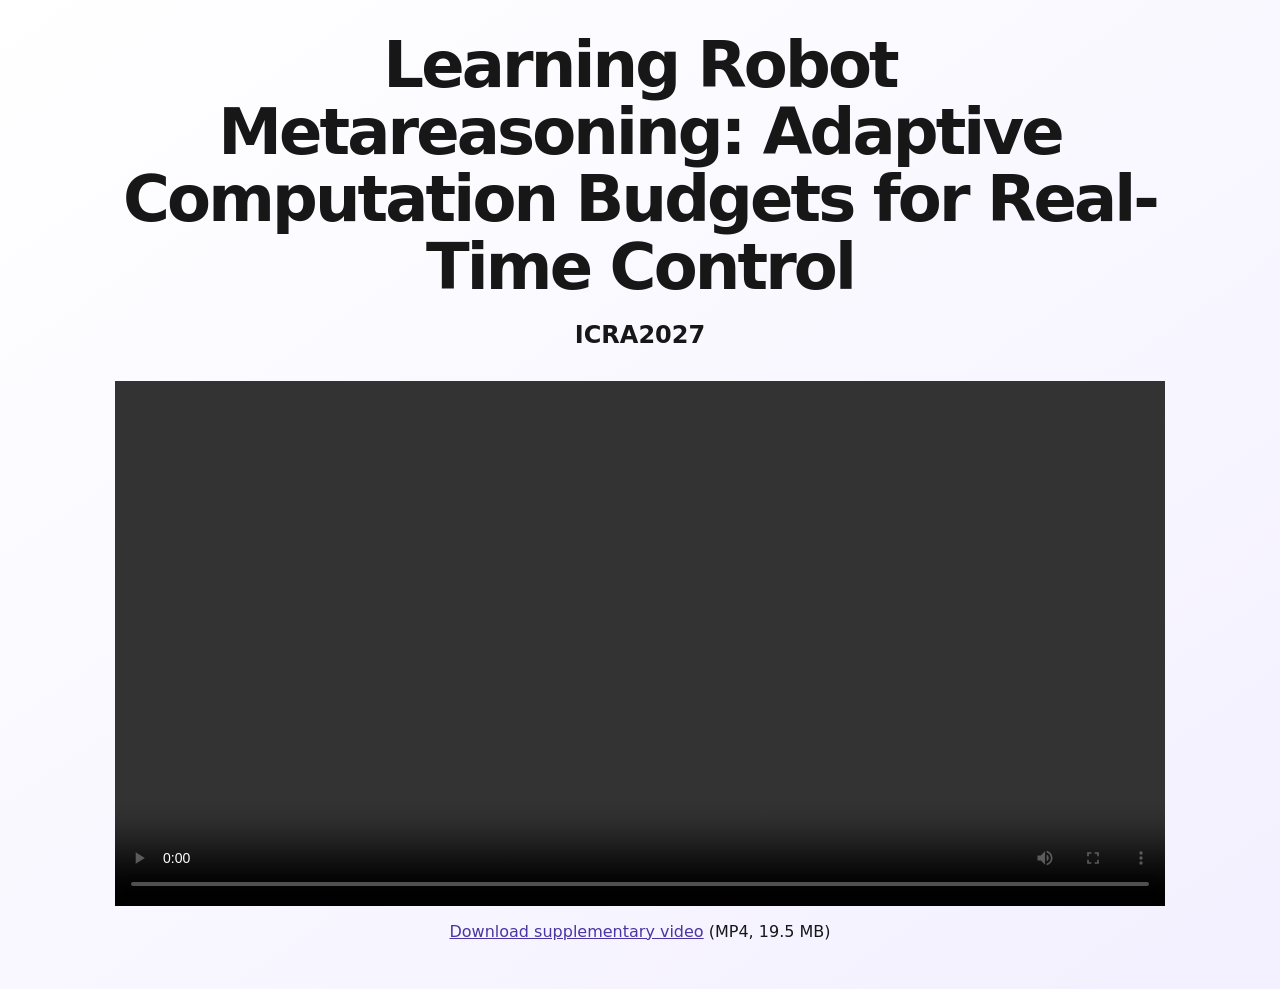
==== index.html @ e5455eb3 "Serve video through anonymous media endpoint" ====
<!doctype html>
<html lang="en">
<head>
  <meta charset="utf-8">
  <meta name="viewport" content="width=device-width, initial-scale=1">
  <title>Learning Robot Metareasoning</title>
  <style>
    * { box-sizing: border-box; }
    body {
      margin: 0;
      min-height: 100vh;
      display: grid;
      place-items: center;
      padding: 2rem;
      color: #171717;
      background: linear-gradient(145deg, #ffffff 0%, #f3f0ff 100%);
      font-family: Inter, ui-sans-serif, system-ui, -apple-system, BlinkMacSystemFont, "Segoe UI", sans-serif;
    }
    main { width: min(100%, 1050px); text-align: center; }
    video { display: block; width: 100%; margin: 2rem auto 1rem; background: #000; }
    a { color: #4935a3; }
    h1 {
      max-width: 1050px;
      margin: 0;
      font-size: clamp(2rem, 5vw, 4rem);
      line-height: 1.05;
      letter-spacing: -0.045em;
      text-align: center;
    }
  </style>
</head>
<body>
  <main>
  <h1>Learning Robot Metareasoning: Adaptive Computation Budgets for Real-Time Control</h1>
   <h2>ICRA2027</h2>
  <video controls playsinline preload="metadata" aria-label="Supplementary video">
    <source src="https://anonymous.4open.science/api/repo/learning-robot-metareasoning-review-68DC/file/icra_submission_supp_20MB.mp4" type="video/mp4">
    Your browser does not support embedded video. Use the download link below.
  </video>
  <p><a href="https://anonymous.4open.science/api/repo/learning-robot-metareasoning-review-68DC/file/icra_submission_supp_20MB.mp4?download=true" download>Download supplementary video</a> (MP4, 19.5 MB)</p>
  </main>
</body>
</html>
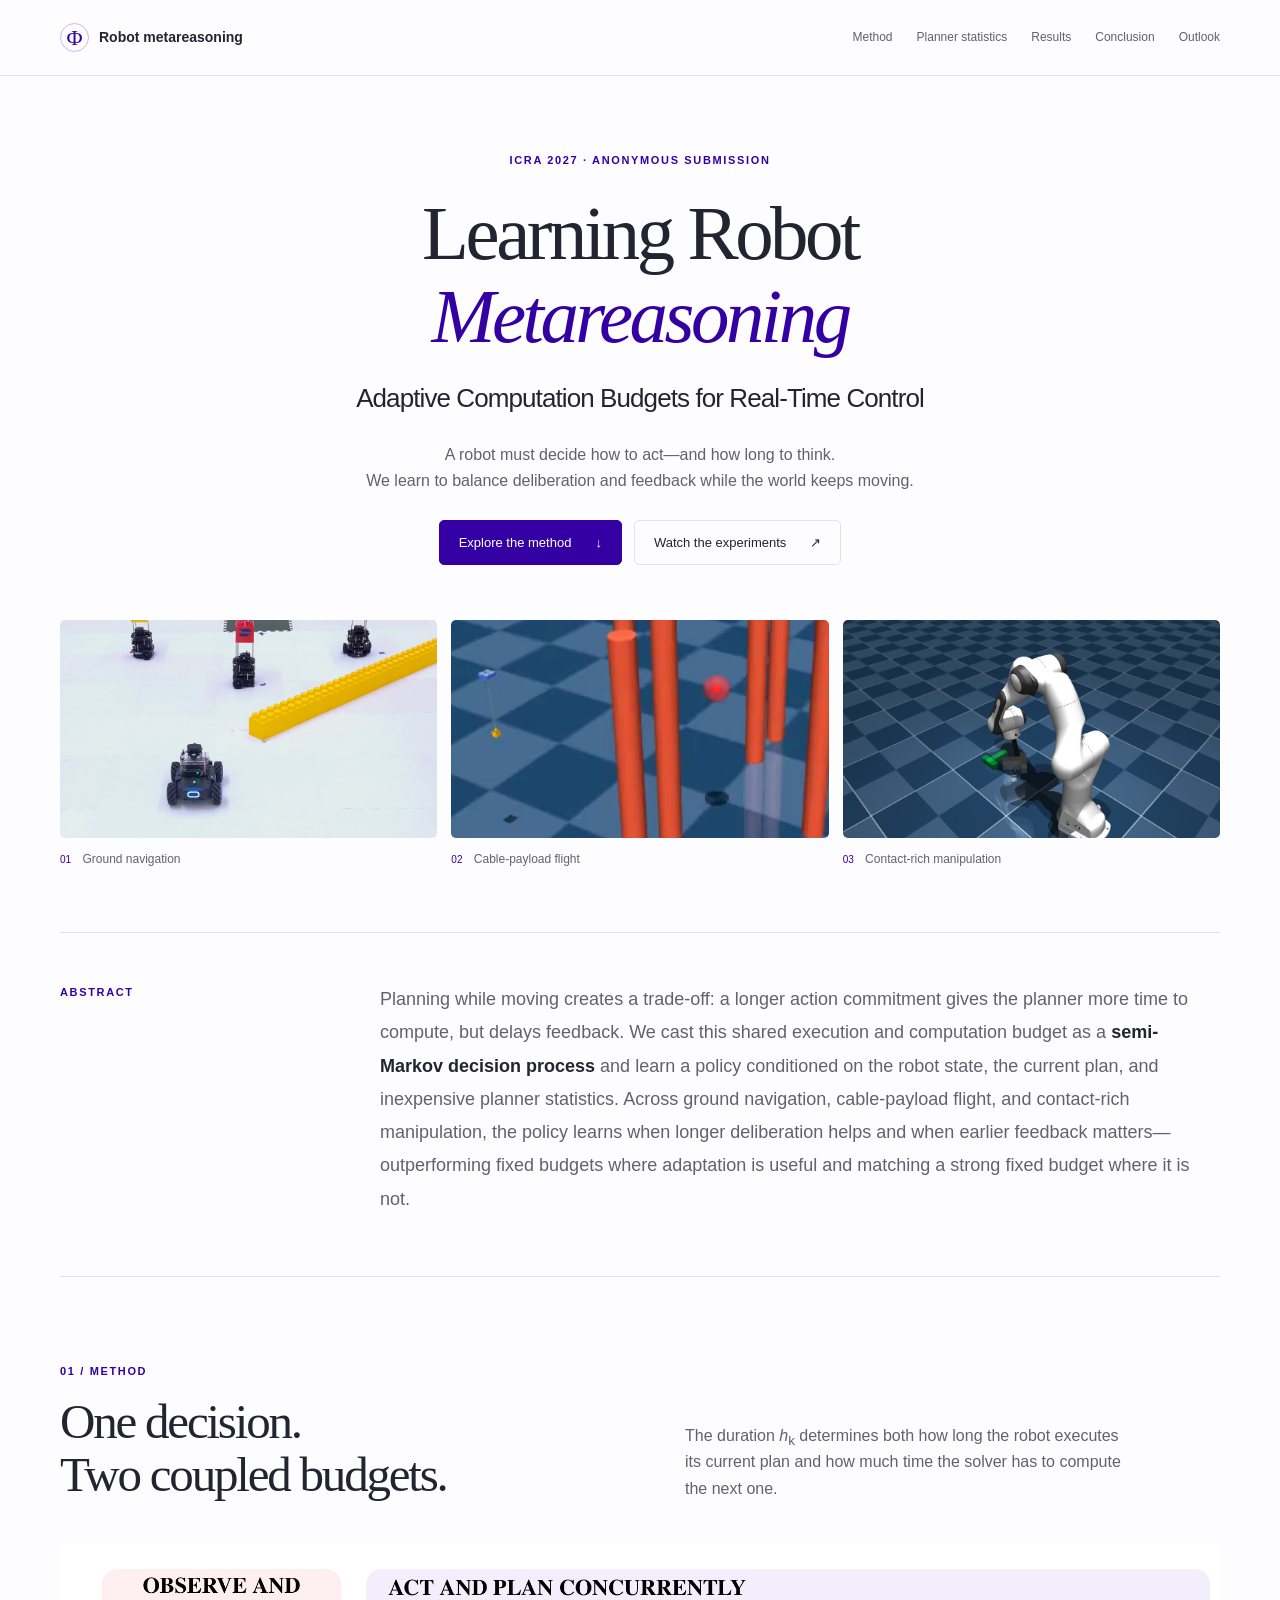
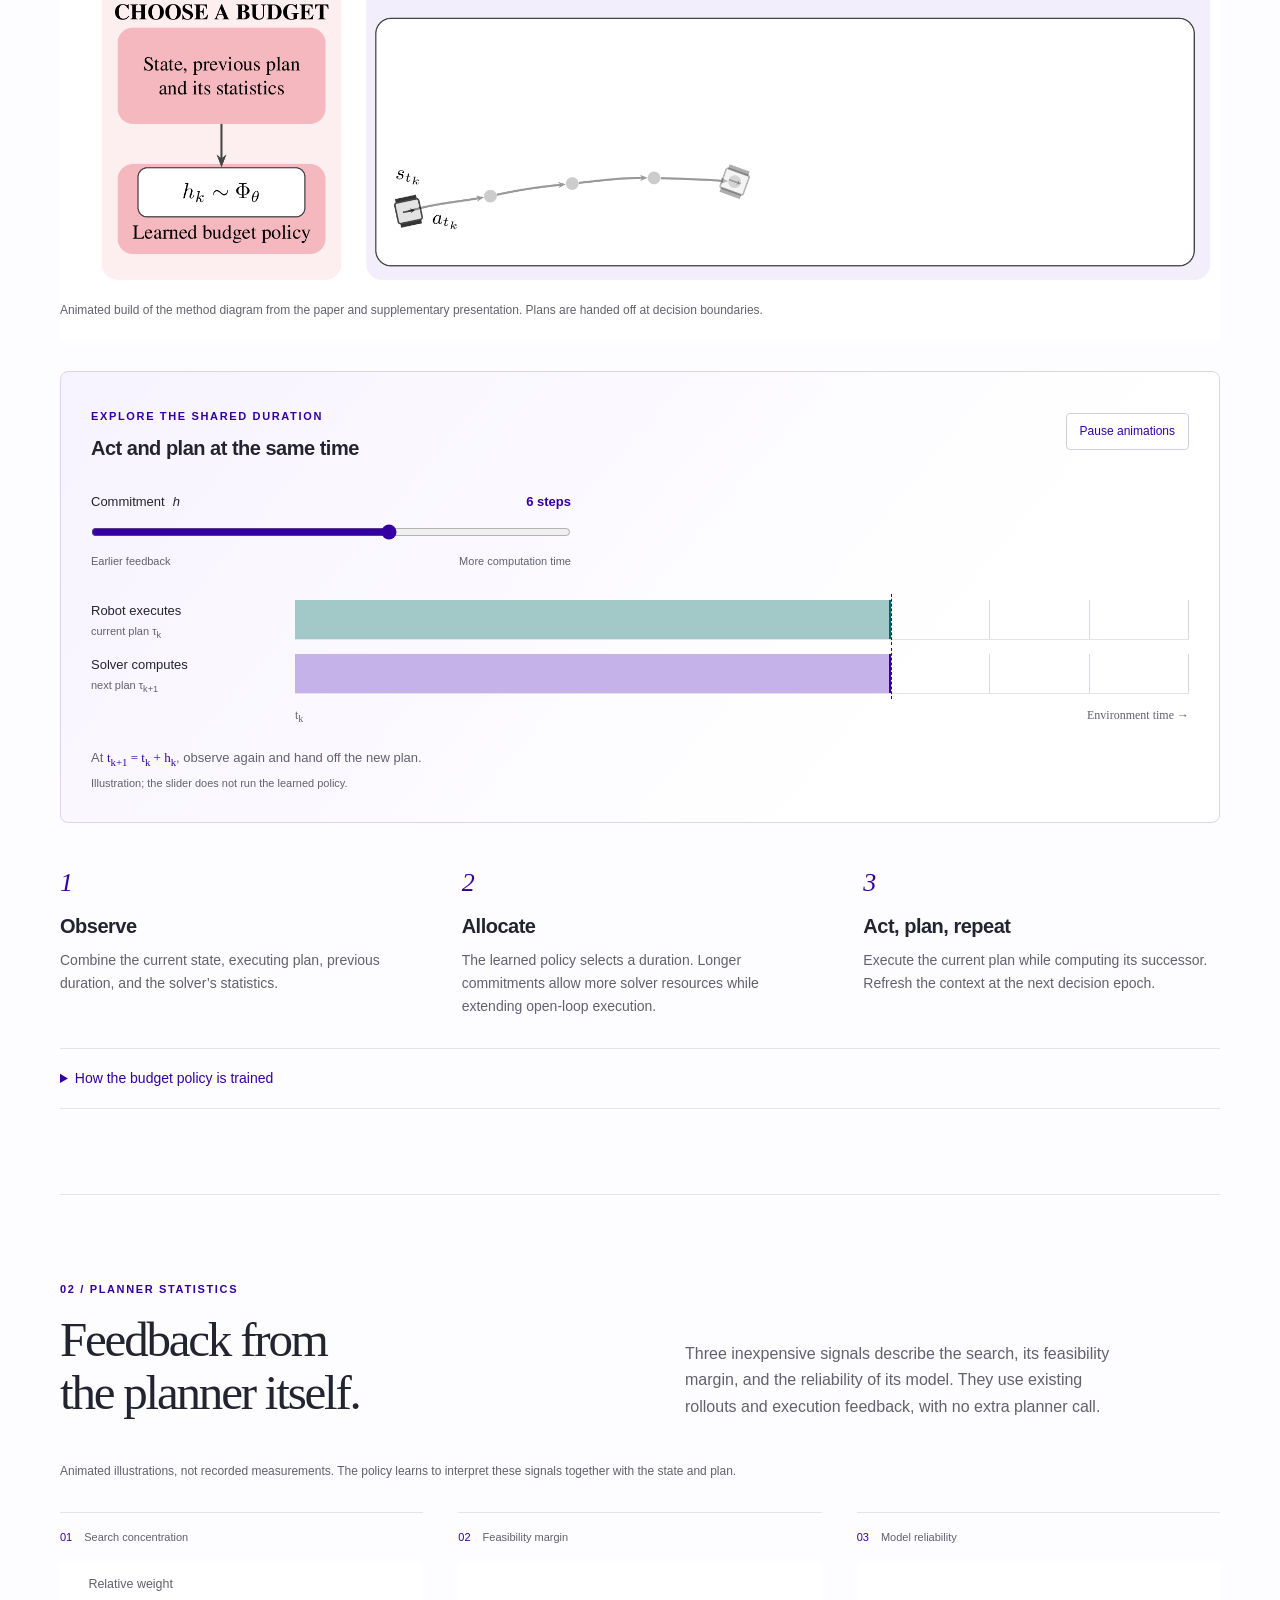
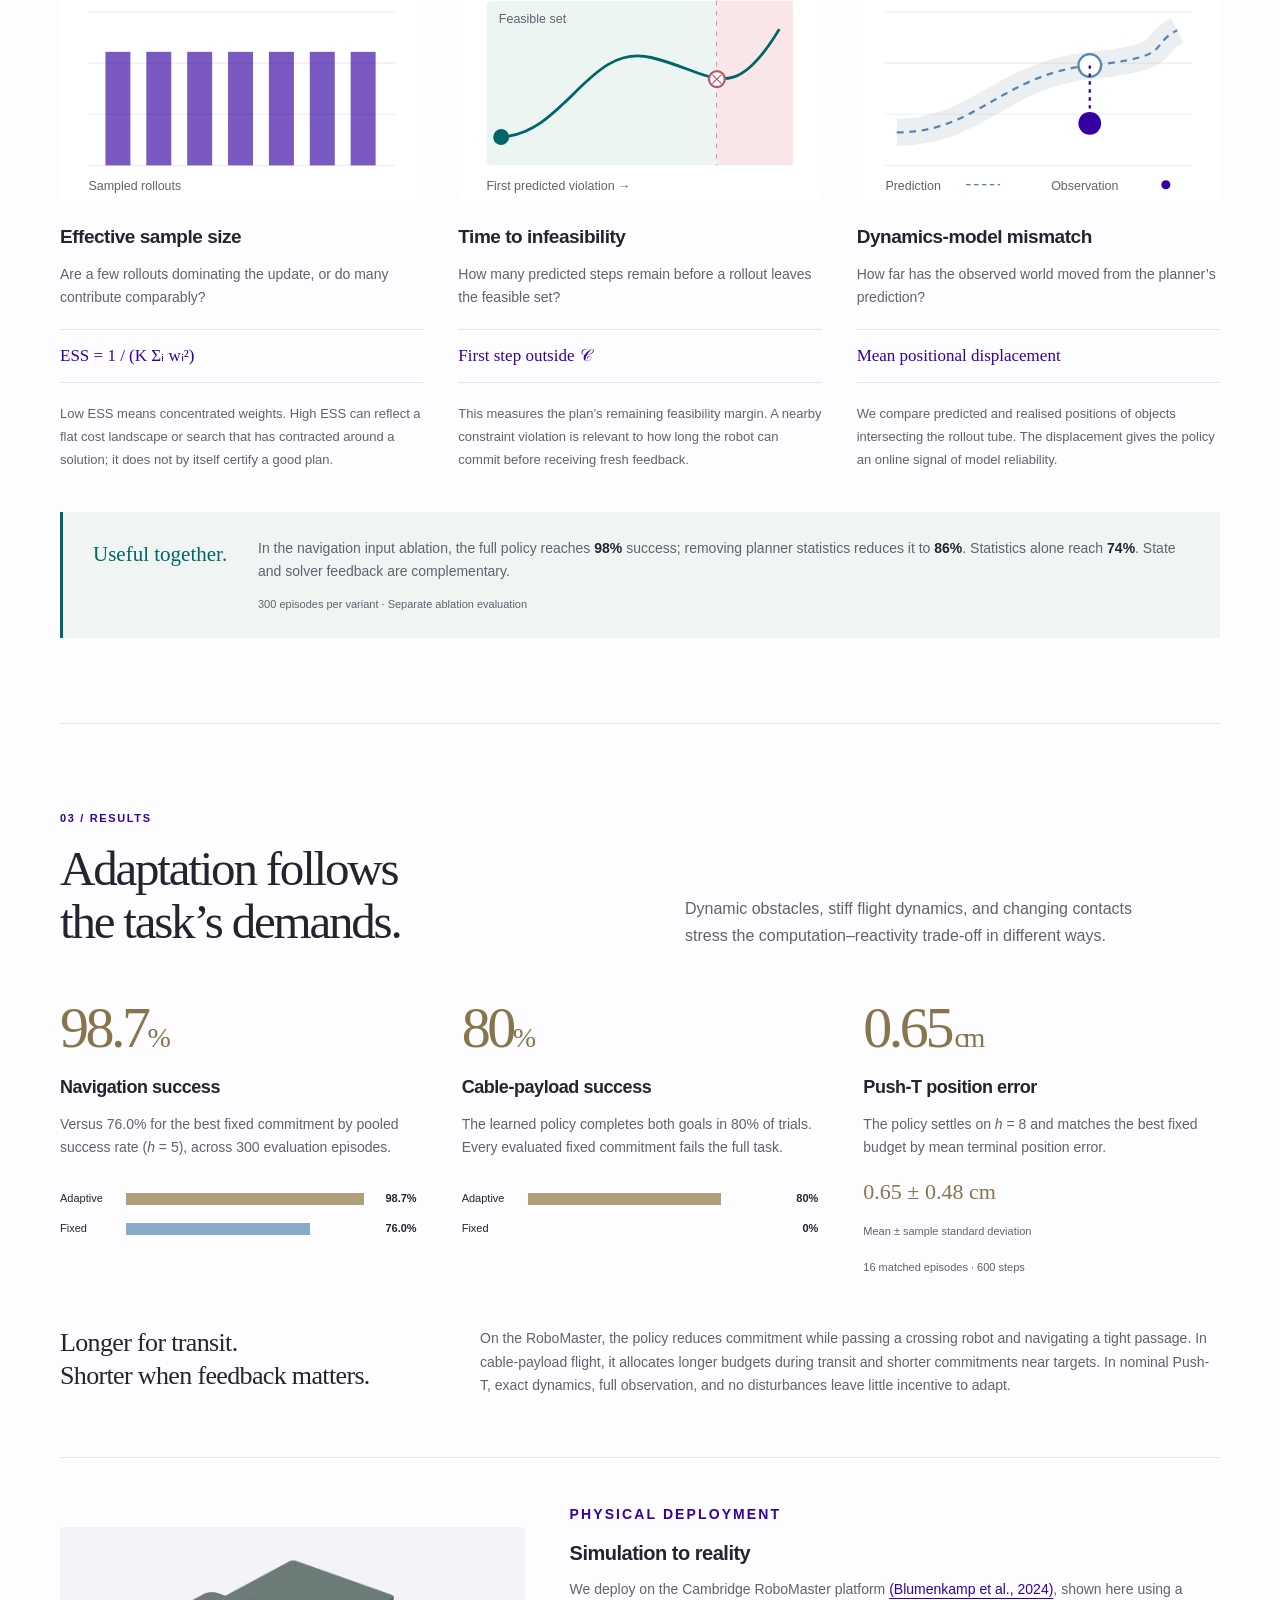
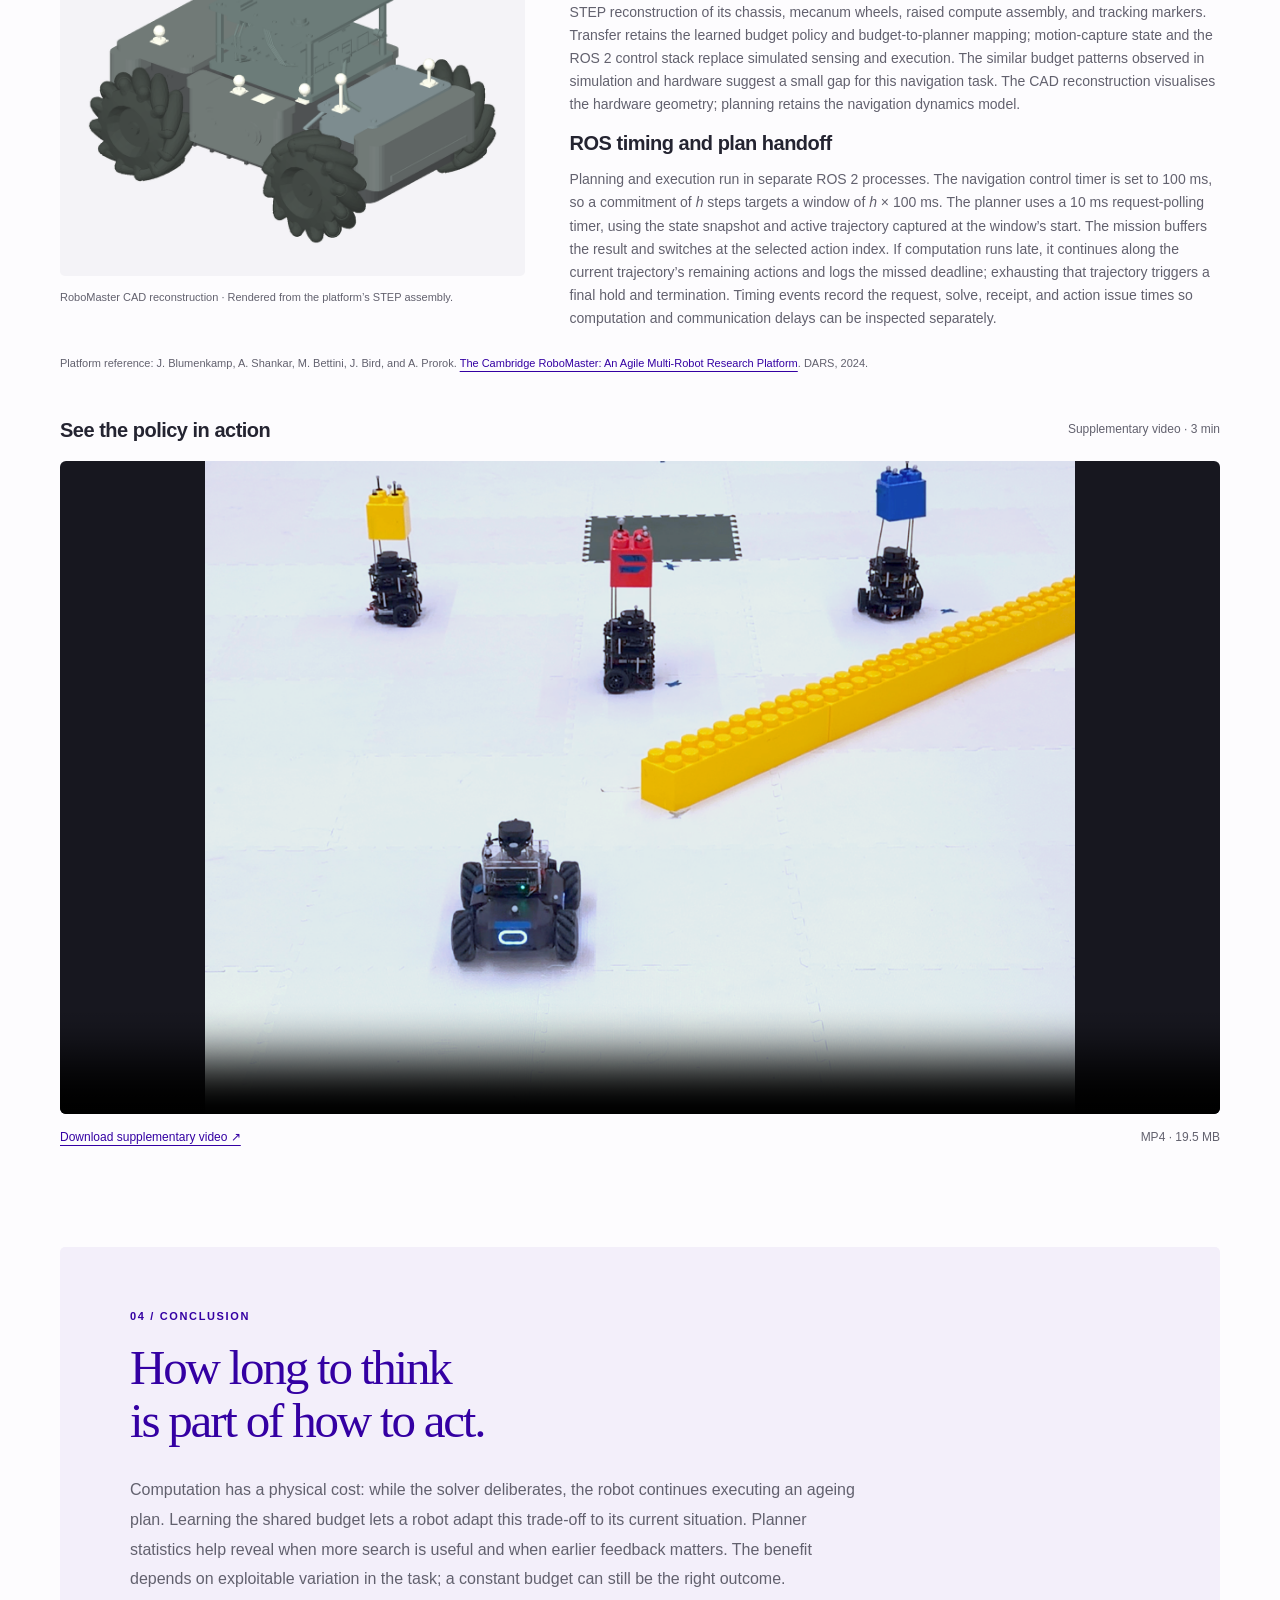
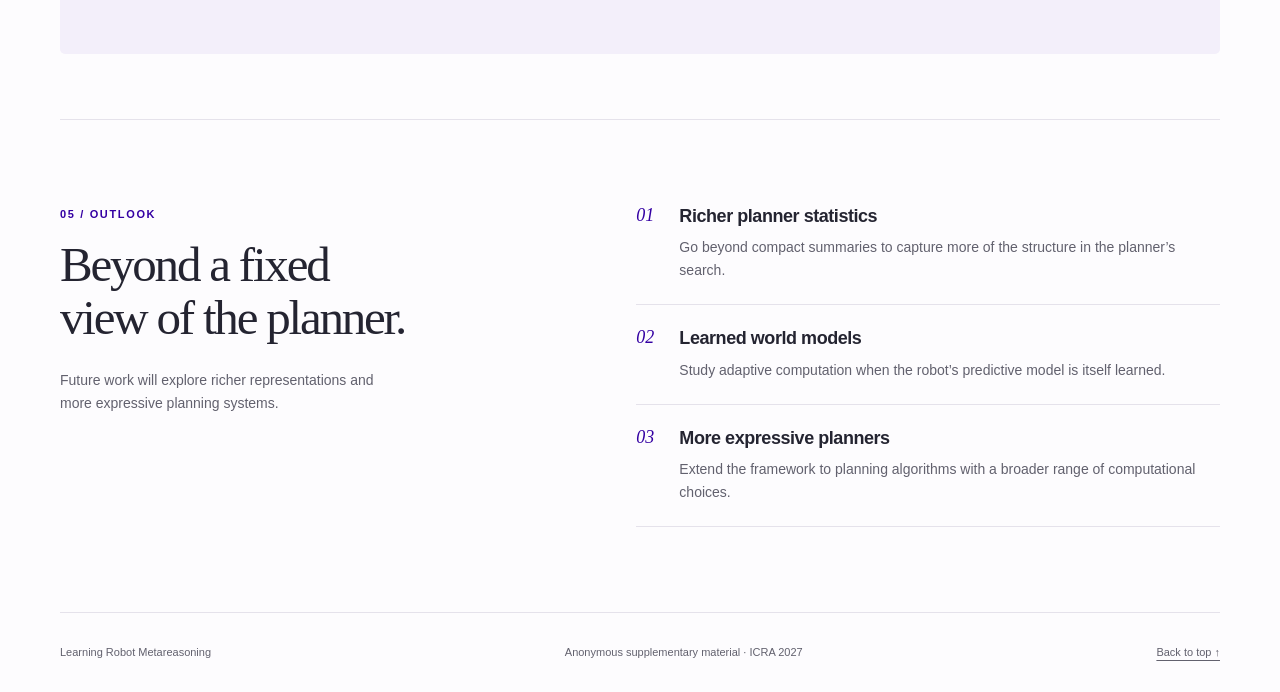
==== commit 3d35cd2f: "Expand anonymous website with animated method, results and deployment details" ====
--- a/index.html
+++ b/index.html
@@ -3,41 +3,84 @@
 <head>
   <meta charset="utf-8">
   <meta name="viewport" content="width=device-width, initial-scale=1">
+  <meta name="description" content="Learning adaptive computation budgets for real-time robot control. Anonymous supplementary material for ICRA 2027.">
   <title>Learning Robot Metareasoning</title>
-  <style>
-    * { box-sizing: border-box; }
-    body {
-      margin: 0;
-      min-height: 100vh;
-      display: grid;
-      place-items: center;
-      padding: 2rem;
-      color: #171717;
-      background: linear-gradient(145deg, #ffffff 0%, #f3f0ff 100%);
-      font-family: Inter, ui-sans-serif, system-ui, -apple-system, BlinkMacSystemFont, "Segoe UI", sans-serif;
-    }
-    main { width: min(100%, 1050px); text-align: center; }
-    video { display: block; width: 100%; margin: 2rem auto 1rem; background: #000; }
-    a { color: #4935a3; }
-    h1 {
-      max-width: 1050px;
-      margin: 0;
-      font-size: clamp(2rem, 5vw, 4rem);
-      line-height: 1.05;
-      letter-spacing: -0.045em;
-      text-align: center;
-    }
-  </style>
+  <link rel="stylesheet" href="style.css">
+  <script src="script.js" defer></script>
 </head>
 <body>
-  <main>
-  <h1>Learning Robot Metareasoning: Adaptive Computation Budgets for Real-Time Control</h1>
-   <h2>ICRA2027</h2>
-  <video controls playsinline preload="metadata" aria-label="Supplementary video">
-    <source src="https://anonymous.4open.science/api/repo/learning-robot-metareasoning-review-68DC/file/icra_submission_supp_20MB.mp4" type="video/mp4">
-    Your browser does not support embedded video. Use the download link below.
-  </video>
-  <p><a href="https://anonymous.4open.science/api/repo/learning-robot-metareasoning-review-68DC/file/icra_submission_supp_20MB.mp4?download=true" download>Download supplementary video</a> (MP4, 19.5 MB)</p>
-  </main>
+<a class="skip" href="#abstract">Skip to content</a>
+<header class="site-header">
+  <a class="wordmark" href="#top"><span class="mark" aria-hidden="true">Φ</span> Robot metareasoning</a>
+  <nav aria-label="Sections"><a href="#method">Method</a><a href="#statistics">Planner statistics</a><a href="#results">Results</a><a href="#conclusion">Conclusion</a><a href="#outlook">Outlook</a></nav>
+</header>
+<main id="top">
+  <section class="hero" aria-labelledby="title">
+    <p class="eyebrow">ICRA 2027 · Anonymous submission</p>
+    <h1 id="title">Learning Robot<br><em>Metareasoning</em></h1>
+    <p class="subtitle">Adaptive Computation Budgets for Real-Time Control</p>
+    <p class="hero-summary">A robot must decide how to act—and how long to think.<br>We learn to balance deliberation and feedback while the world keeps moving.</p>
+    <div class="hero-links"><a class="button primary" href="#method">Explore the method <span aria-hidden="true">↓</span></a><a class="button" href="#video">Watch the experiments <span aria-hidden="true">↗</span></a></div>
+    <div class="triptych">
+      <figure><img src="assets/navigation.png" width="1000" height="750" alt="RoboMaster robots navigating around a barrier and moving obstacles"><figcaption><span>01</span> Ground navigation</figcaption></figure>
+      <figure><img src="assets/flight.png" alt="Simulated quadrotor carrying a suspended cable payload"><figcaption><span>02</span> Cable-payload flight</figcaption></figure>
+      <figure><img src="assets/manipulation.png" alt="Robot arm pushing a T-shaped object toward its target"><figcaption><span>03</span> Contact-rich manipulation</figcaption></figure>
+    </div>
+  </section>
+  <section id="abstract" class="abstract section">
+    <p class="eyebrow">Abstract</p>
+    <p>Planning while moving creates a trade-off: a longer action commitment gives the planner more time to compute, but delays feedback. We cast this shared execution and computation budget as a <strong>semi-Markov decision process</strong> and learn a policy conditioned on the robot state, the current plan, and inexpensive planner statistics. Across ground navigation, cable-payload flight, and contact-rich manipulation, the policy learns when longer deliberation helps and when earlier feedback matters—outperforming fixed budgets where adaptation is useful and matching a strong fixed budget where it is not.</p>
+  </section>
+  <section id="method" class="section">
+    <div class="section-heading"><div><p class="eyebrow">01 / Method</p><h2>One decision.<br>Two coupled budgets.</h2></div><p>The duration <i>h</i><sub>k</sub> determines both how long the robot executes its current plan and how much time the solver has to compute the next one.</p></div>
+    <figure class="method-figure"><div class="method-animation"><img src="assets/method.png" alt="Paper method diagram: a learned policy chooses a budget from the state, plan and planner statistics. Long deliberation and shorter reactive intervals couple concurrent planning and execution."><img class="method-stage stage-plan" src="assets/method-plan.png" alt="" aria-hidden="true"><img class="method-stage stage-observe" src="assets/method-observe.png" alt="" aria-hidden="true"></div><figcaption>Animated build of the method diagram from the paper and supplementary presentation. Plans are handed off at decision boundaries.</figcaption></figure>
+    <div class="budget-demo" aria-label="Interactive illustration of concurrent execution and planning">
+      <div class="demo-top"><div><span class="eyebrow">Explore the shared duration</span><h3>Act and plan at the same time</h3></div><button id="motion" type="button" aria-pressed="false">Pause animations</button></div>
+      <div class="budget-controls"><label for="budget">Commitment <i>h</i> <output id="budget-value" for="budget">6 steps</output></label><input id="budget" type="range" min="1" max="9" value="6"><div class="range-labels"><span>Earlier feedback</span><span>More computation time</span></div></div>
+      <div class="time-lanes"><div class="lane-label">Robot executes <span>current plan τ<sub>k</sub></span></div><div class="track execution"><div class="window"><span class="sweep"></span></div><span class="boundary"></span></div><div class="lane-label">Solver computes <span>next plan τ<sub>k+1</sub></span></div><div class="track planning"><div class="window"><span class="sweep"></span></div><span class="boundary"></span></div><span></span><div class="time-axis"><span>t<sub>k</sub></span><span>Environment time →</span></div></div>
+      <p class="demo-note">At <span class="math">t<sub>k+1</sub> = t<sub>k</sub> + h<sub>k</sub></span>, observe again and hand off the new plan. <span>Illustration; the slider does not run the learned policy.</span></p>
+    </div>
+    <div class="method-steps"><article><span class="step-number">1</span><h3>Observe</h3><p>Combine the current state, executing plan, previous duration, and the solver’s statistics.</p></article><article><span class="step-number">2</span><h3>Allocate</h3><p>The learned policy selects a duration. Longer commitments allow more solver resources while extending open-loop execution.</p></article><article><span class="step-number">3</span><h3>Act, plan, repeat</h3><p>Execute the current plan while computing its successor. Refresh the context at the next decision epoch.</p></article></div>
+    <details><summary>How the budget policy is trained</summary><p>We train the budget policy with PPO over decision epochs, keeping the low-level solver fixed. Rewards accumulate over each action chunk, and bootstrapping uses the duration-aware discount γ<sup>h</sup>. This preserves the underlying control objective while allowing the interval between decisions to change. Our experiments use sampling-based MPPI or CEM planners.</p></details>
+  </section>
+  <section id="statistics" class="section">
+    <div class="section-heading"><div><p class="eyebrow">02 / Planner statistics</p><h2>Feedback from<br>the planner itself.</h2></div><p>Three inexpensive signals describe the search, its feasibility margin, and the reliability of its model. They use existing rollouts and execution feedback, with no extra planner call.</p></div>
+    <p class="small-note">Animated illustrations, not recorded measurements. The policy learns to interpret these signals together with the state and plan.</p>
+    <div class="statistics-grid">
+      <article class="stat"><div class="stat-label"><span>01</span><span>Search concentration</span></div>
+        <svg viewBox="0 0 320 210" role="img" aria-labelledby="ess-title"><title id="ess-title">Rollout weights alternate between a concentrated and a diffuse distribution</title><path class="grid" d="M25 45H295 M25 90H295 M25 135H295 M25 180H295"/><g class="weight-bars" fill="var(--purple)"><rect x="40" y="80" width="22" height="100" style="--a:.15;--b:.65"/><rect x="76" y="80" width="22" height="100" style="--a:.24;--b:.72"/><rect x="112" y="80" width="22" height="100" style="--a:.48;--b:.66"/><rect x="148" y="80" width="22" height="100" style="--a:1.4;--b:.75"/><rect x="184" y="80" width="22" height="100" style="--a:.35;--b:.68"/><rect x="220" y="80" width="22" height="100" style="--a:.18;--b:.72"/><rect x="256" y="80" width="22" height="100" style="--a:.12;--b:.64"/></g><text x="25" y="202">Sampled rollouts</text><text x="25" y="24">Relative weight</text></svg>
+        <h3>Effective sample size</h3><p>Are a few rollouts dominating the update, or do many contribute comparably?</p><p class="formula">ESS = 1 / (K Σᵢ wᵢ²)</p><p class="detail">Low ESS means concentrated weights. High ESS can reflect a flat cost landscape or search that has contracted around a solution; it does not by itself certify a good plan.</p>
+      </article>
+      <article class="stat"><div class="stat-label"><span>02</span><span>Feasibility margin</span></div>
+        <svg viewBox="0 0 320 210" role="img" aria-labelledby="feas-title"><title id="feas-title">A rollout approaches its first predicted constraint violation</title><rect x="25" y="35" width="270" height="145" rx="5" fill="#edf5f3"/><path d="M228 35V180" stroke="#b55a6a" stroke-dasharray="4 5"/><path d="M228 35H295V180H228Z" fill="#f8e6e8"/><path d="M38 155C95 152 115 72 170 85S241 130 283 60" fill="none" stroke="var(--teal)" stroke-width="2.5"/><circle class="feas-dot" cx="38" cy="155" r="7" fill="var(--teal)"/><circle cx="228" cy="104" r="7" fill="white" stroke="#b55a6a" stroke-width="2"/><path d="M224 100L232 108M232 100L224 108" stroke="#b55a6a"/><text x="36" y="55">Feasible set</text><text x="25" y="202">First predicted violation →</text></svg>
+        <h3>Time to infeasibility</h3><p>How many predicted steps remain before a rollout leaves the feasible set?</p><p class="formula">First step outside 𝒞</p><p class="detail">This measures the plan’s remaining feasibility margin. A nearby constraint violation is relevant to how long the robot can commit before receiving fresh feedback.</p>
+      </article>
+      <article class="stat"><div class="stat-label"><span>03</span><span>Model reliability</span></div>
+        <svg viewBox="0 0 320 210" role="img" aria-labelledby="mismatch-title"><title id="mismatch-title">Predicted and observed object positions separate, revealing model mismatch</title><path class="grid" d="M25 45H295 M25 90H295 M25 135H295 M25 180H295"/><path d="M35 151C105 151 128 100 205 92S255 75 282 61" fill="none" stroke="#bbc5cc" stroke-width="24" opacity=".28"/><path d="M35 151C105 151 128 100 205 92S255 75 282 61" fill="none" stroke="var(--blue)" stroke-width="2" stroke-dasharray="6 5"/><circle cx="205" cy="92" r="10" fill="white" stroke="var(--blue)" stroke-width="2"/><path class="error-line" d="M205 92V143" stroke="var(--purple)" stroke-width="2" stroke-dasharray="3 4"/><circle class="observed" cx="205" cy="143" r="10" fill="var(--purple)"/><text x="25" y="202">Prediction</text><path d="M96 197h30" stroke="var(--blue)" stroke-dasharray="4 3"/><text x="171" y="202">Observation</text><circle cx="272" cy="197" r="4" fill="var(--purple)"/></svg>
+        <h3>Dynamics-model mismatch</h3><p>How far has the observed world moved from the planner’s prediction?</p><p class="formula">Mean positional displacement</p><p class="detail">We compare predicted and realised positions of objects intersecting the rollout tube. The displacement gives the policy an online signal of model reliability.</p>
+      </article>
+    </div>
+    <aside class="ablation"><strong>Useful together.</strong><p>In the navigation input ablation, the full policy reaches <b>98%</b> success; removing planner statistics reduces it to <b>86%</b>. Statistics alone reach <b>74%</b>. State and solver feedback are complementary.</p><span>300 episodes per variant · Separate ablation evaluation</span></aside>
+  </section>
+  <section id="results" class="section">
+    <div class="section-heading"><div><p class="eyebrow">03 / Results</p><h2>Adaptation follows<br>the task’s demands.</h2></div><p>Dynamic obstacles, stiff flight dynamics, and changing contacts stress the computation–reactivity trade-off in different ways.</p></div>
+    <div class="results-grid">
+      <article><p class="result-number">98.7<span>%</span></p><h3>Navigation success</h3><p>Versus 76.0% for the best fixed commitment by pooled success rate (<i>h</i> = 5), across 300 evaluation episodes.</p><div class="comparison" aria-label="Navigation: adaptive 98.7 percent; best fixed 76 percent"><div><span>Adaptive</span><i style="--value:98.67%;"></i><b>98.7%</b></div><div><span>Fixed</span><i class="fixed" style="--value:76%;"></i><b>76.0%</b></div></div></article>
+      <article><p class="result-number">80<span>%</span></p><h3>Cable-payload success</h3><p>The learned policy completes both goals in 80% of trials. Every evaluated fixed commitment fails the full task.</p><div class="comparison" aria-label="Cable payload: adaptive 80 percent; fixed commitments zero percent"><div><span>Adaptive</span><i style="--value:80%;"></i><b>80%</b></div><div><span>Fixed</span><i class="fixed" style="--value:0%;"></i><b>0%</b></div></div></article>
+      <article><p class="result-number">0.65<span> cm</span></p><h3>Push-T position error</h3><p>The policy settles on <i>h</i> = 8 and matches the best fixed budget by mean terminal position error.</p><p class="result-detail">0.65 ± 0.48 cm<br><span>Mean ± sample standard deviation<br>16 matched episodes · 600 steps</span></p></article>
+    </div>
+    <div class="finding"><h3>Longer for transit.<br>Shorter when feedback matters.</h3><p>On the RoboMaster, the policy reduces commitment while passing a crossing robot and navigating a tight passage. In cable-payload flight, it allocates longer budgets during transit and shorter commitments near targets. In nominal Push-T, exact dynamics, full observation, and no disturbances leave little incentive to adapt.</p></div>
+    <div class="deployment" id="sim-to-real">
+      <figure><img src="assets/robomaster-cad.png" width="1000" height="750" loading="lazy" alt="Rendering of the Cambridge RoboMaster STEP reconstruction, showing four mecanum wheels, raised compute assembly and optical tracking markers"><figcaption>RoboMaster CAD reconstruction · Rendered from the platform’s STEP assembly.</figcaption></figure>
+      <div><p class="eyebrow">Physical deployment</p><h3>Simulation to reality</h3><p>We deploy on the Cambridge RoboMaster platform <a href="https://arxiv.org/abs/2405.02198">(Blumenkamp et al., 2024)</a>, shown here using a STEP reconstruction of its chassis, mecanum wheels, raised compute assembly, and tracking markers. Transfer retains the learned budget policy and budget-to-planner mapping; motion-capture state and the ROS 2 control stack replace simulated sensing and execution. The similar budget patterns observed in simulation and hardware suggest a small gap for this navigation task. The CAD reconstruction visualises the hardware geometry; planning retains the navigation dynamics model.</p>
+      <h3>ROS timing and plan handoff</h3><p>Planning and execution run in separate ROS 2 processes. The navigation control timer is set to 100 ms, so a commitment of <i>h</i> steps targets a window of <i>h</i> × 100 ms. The planner uses a 10 ms request-polling timer, using the state snapshot and active trajectory captured at the window’s start. The mission buffers the result and switches at the selected action index. If computation runs late, it continues along the current trajectory’s remaining actions and logs the missed deadline; exhausting that trajectory triggers a final hold and termination. Timing events record the request, solve, receipt, and action issue times so computation and communication delays can be inspected separately.</p></div>
+    </div>
+    <p class="reference">Platform reference: J. Blumenkamp, A. Shankar, M. Bettini, J. Bird, and A. Prorok. <a href="https://arxiv.org/abs/2405.02198">The Cambridge RoboMaster: An Agile Multi-Robot Research Platform</a>. DARS, 2024.</p>
+    <div id="video"><div class="video-heading"><h3>See the policy in action</h3><span>Supplementary video · 3 min</span></div><video controls playsinline preload="metadata" poster="assets/navigation.png" aria-label="Supplementary video showing the method, simulated cable flight, and real-world navigation"><source src="https://anonymous.4open.science/api/repo/learning-robot-metareasoning-review-68DC/file/icra_submission_supp_20MB.mp4" type="video/mp4">Your browser does not support embedded video. Use the download link below.</video><p class="video-download"><a href="https://anonymous.4open.science/api/repo/learning-robot-metareasoning-review-68DC/file/icra_submission_supp_20MB.mp4?download=true" download>Download supplementary video ↗</a><span>MP4 · 19.5 MB</span></p></div>
+  </section>
+  <section id="conclusion" class="section conclusion"><p class="eyebrow">04 / Conclusion</p><h2>How long to think<br>is part of how to act.</h2><p>Computation has a physical cost: while the solver deliberates, the robot continues executing an ageing plan. Learning the shared budget lets a robot adapt this trade-off to its current situation. Planner statistics help reveal when more search is useful and when earlier feedback matters. The benefit depends on exploitable variation in the task; a constant budget can still be the right outcome.</p></section>
+  <section id="outlook" class="section outlook"><div><p class="eyebrow">05 / Outlook</p><h2>Beyond a fixed<br>view of the planner.</h2><p>Future work will explore richer representations and more expressive planning systems.</p></div><div class="outlook-list"><article><span>01</span><div><h3>Richer planner statistics</h3><p>Go beyond compact summaries to capture more of the structure in the planner’s search.</p></div></article><article><span>02</span><div><h3>Learned world models</h3><p>Study adaptive computation when the robot’s predictive model is itself learned.</p></div></article><article><span>03</span><div><h3>More expressive planners</h3><p>Extend the framework to planning algorithms with a broader range of computational choices.</p></div></article></div></section>
+</main>
+<footer><span>Learning Robot Metareasoning</span><span>Anonymous supplementary material · ICRA 2027</span><a href="#top">Back to top ↑</a></footer>
 </body>
 </html>
--- a/style.css
+++ b/style.css
@@ -0,0 +1,7 @@
+:root{--ink:#242431;--muted:#62616e;--purple:#3400a3;--lavender:#c9b8f0;--rose:#f6b8bf;--teal:#006566;--blue:#5587b2;--gold:#af9f7a;--line:#e5e2eb;--paper:#fdfcfe;--budget:66.6667%;--duration:4.8s;color-scheme:light}
+*{box-sizing:border-box}html{scroll-behavior:smooth;scroll-padding-top:100px}body{margin:0;background:var(--paper);color:var(--ink);font-family:Arial,Helvetica,sans-serif;font-size:16px;line-height:1.65}a{color:inherit;text-underline-offset:4px}button,input{font:inherit}button,a,input{touch-action:manipulation}a:focus-visible,button:focus-visible,input:focus-visible,summary:focus-visible{outline:3px solid var(--purple);outline-offset:5px}button{cursor:pointer}img{display:block;max-width:100%;height:auto}h1,h2,h3,p,figure{margin:0}h1,h2{font-family:Georgia,'Times New Roman',serif;font-weight:400;letter-spacing:-.045em;line-height:1.08}h3{font-size:20px;line-height:1.3;letter-spacing:-.025em}p{color:var(--muted)}strong,b{color:var(--ink)}sub{line-height:0}.skip{position:fixed;top:-100px;left:20px;background:white;padding:10px;z-index:10}.skip:focus{top:8px}.site-header{min-height:76px;border-bottom:1px solid var(--line);display:flex;align-items:center;justify-content:space-between;gap:20px;padding:12px max(24px,calc((100vw - 1160px)/2));background:#fdfcfef2;position:sticky;top:0;z-index:5;backdrop-filter:blur(12px)}.wordmark{display:flex;align-items:center;gap:10px;font-size:14px;font-weight:600;text-decoration:none;white-space:nowrap}.mark{display:grid;place-items:center;width:29px;height:29px;border:1px solid var(--lavender);border-radius:50%;font:22px Georgia;color:var(--purple)}nav{display:flex;gap:24px}nav a{font-size:12px;text-decoration:none;color:var(--muted)}nav a:hover{color:var(--purple)}main,footer{max-width:1160px;margin:auto}.hero{text-align:center;padding-top:75px}.eyebrow{text-transform:uppercase;letter-spacing:.15em;font-size:11px;font-weight:600;color:var(--purple)}h1{font-size:clamp(48px,6vw,82px);margin:24px auto 18px}h1 em{color:var(--purple);font-weight:400}.subtitle{color:var(--ink);font-size:clamp(18px,2.3vw,26px);letter-spacing:-.035em}.hero-summary{font-size:16px;margin:22px 0 25px}.hero-links{display:flex;justify-content:center;gap:12px}.button{display:inline-flex;align-items:center;gap:24px;text-decoration:none;border:1px solid var(--line);padding:11px 19px;border-radius:5px;font-size:13px}.primary{background:var(--purple);border-color:var(--purple);color:white}.button:hover{box-shadow:0 3px 15px #3400a315}.triptych{display:grid;grid-template-columns:repeat(3,1fr);gap:14px;text-align:left;margin-top:55px}.triptych figure{min-width:0}.triptych img{width:100%;height:218px;object-fit:cover;background:#f2f1f4;border-radius:5px}.triptych figcaption{padding:12px 0;font-size:12px}.triptych figcaption span{color:var(--purple);margin-right:8px;font-size:10px}.section{padding:85px 0;border-top:1px solid var(--line);scroll-margin-top:20px}.abstract{display:grid;grid-template-columns:1fr 3fr;gap:40px;margin-top:50px;padding:50px 0 60px}.abstract>p:last-child{font-size:18px;line-height:1.85}.section-heading{display:grid;grid-template-columns:1fr 1fr;align-items:end;gap:90px;margin-bottom:42px}h2{font-size:clamp(34px,4vw,49px);margin-top:16px}.section-heading>p{max-width:450px;font-size:16px}.method-figure{background:white;padding:20px 0}.method-figure img{width:100%}figcaption{font-size:12px;color:var(--muted)}.method-figure figcaption{margin:15px 0 0}.budget-demo{margin-top:30px;border:1px solid #ddd4ef;border-radius:8px;padding:30px;background:linear-gradient(130deg,#f7f3ff,#fff 75%)}.demo-top{display:flex;justify-content:space-between;gap:20px;align-items:center}.demo-top h3{margin-top:6px}button{background:white;border:1px solid #d5cbe7;border-radius:4px;color:var(--purple);padding:8px 13px;font-size:12px;white-space:nowrap}.budget-controls{max-width:480px;margin:30px 0}label{display:flex;gap:8px;align-items:center;font-size:13px}output{margin-left:auto;color:var(--purple);font-weight:bold}input[type=range]{display:block;accent-color:var(--purple);width:100%;margin:12px 0;cursor:pointer}.range-labels{display:flex;justify-content:space-between;font-size:11px;color:var(--muted)}.time-lanes{display:grid;grid-template-columns:190px 1fr;align-items:center;gap:14px}.lane-label{font-size:13px;color:var(--ink)}.lane-label span{display:block;color:var(--muted);font-size:11px}.track{height:40px;background:repeating-linear-gradient(90deg,transparent 0,transparent calc(11.111% - 1px),#dcd6e6 calc(11.111% - 1px),#dcd6e6 11.111%);position:relative;border-bottom:1px solid var(--line)}.window{width:var(--budget);height:100%;position:relative;overflow:hidden;transition:width .3s}.execution .window{background:#dcebea}.planning .window{background:#e2d6f6}.sweep{position:absolute;inset:0;transform-origin:left;animation:progress var(--duration) linear infinite}.execution .sweep{background:#00656644;border-right:2px solid var(--teal)}.planning .sweep{background:#3400a32b;border-right:2px solid var(--purple)}.boundary{position:absolute;top:-6px;bottom:-6px;left:var(--budget);border-left:1px dashed var(--purple);transition:left .3s}.time-axis{display:flex;justify-content:space-between;color:var(--muted);font:12px Georgia}.demo-note{margin-top:24px;font-size:13px}.demo-note>span:last-child{display:block;font-size:11px;margin-top:5px}.math{font-family:Georgia;color:var(--purple)}.method-steps{display:grid;grid-template-columns:repeat(3,1fr);gap:45px;margin-top:45px}.step-number{display:block;font:italic 26px Georgia;color:var(--purple);margin-bottom:15px}.method-steps p{font-size:14px;margin-top:10px}details{margin-top:30px;padding:18px 0;border-top:1px solid var(--line);border-bottom:1px solid var(--line);font-size:14px}summary{cursor:pointer;color:var(--purple)}details p{margin-top:15px;max-width:850px}.small-note{font-size:12px;margin-top:12px}.statistics-grid{display:grid;grid-template-columns:repeat(3,1fr);margin-top:30px;gap:35px}.stat{min-width:0}.stat-label{display:flex;align-items:center;gap:12px;border-top:1px solid var(--line);padding:15px 0;font-size:11px;color:var(--muted)}.stat-label span:first-child{color:var(--purple)}.stat svg{display:block;width:100%;background:white;border-radius:6px;margin-bottom:25px}.stat svg text{font-family:Arial,sans-serif;font-size:11px;fill:var(--muted)}.grid{stroke:#eeebf2;fill:none}.stat h3{font-size:19px}.stat p{font-size:14px;margin-top:14px}.stat .formula{font-family:Georgia;font-size:17px;color:var(--purple);padding:12px 0;border-top:1px solid var(--line);border-bottom:1px solid var(--line);margin:20px 0}.stat .detail{font-size:13px;line-height:1.75}.weight-bars rect{transform-box:fill-box;transform-origin:center bottom;animation:weights 7s ease-in-out infinite;opacity:.65}.feas-dot{offset-path:path('M38 155C95 152 115 72 170 85S241 130 283 60');cx:0;cy:0;animation:rollout 7s ease-in-out infinite}.observed{animation:displacement 7s ease-in-out infinite}.error-line{transform-origin:205px 92px;animation:gap 7s ease-in-out infinite}.ablation{background:#f0f5f4;border-left:3px solid var(--teal);margin-top:40px;padding:25px 30px;display:grid;grid-template-columns:145px 1fr;column-gap:20px}.ablation strong{color:var(--teal);font-family:Georgia;font-size:21px;font-weight:400}.ablation p{font-size:14px}.ablation>span{grid-column:2;font-size:11px;color:var(--muted);margin-top:12px}.results-grid{display:grid;grid-template-columns:repeat(3,1fr);gap:45px;margin:45px 0}.result-number{font:58px Georgia;color:#87754d;letter-spacing:-.06em;margin-bottom:15px}.result-number span{font-size:28px}.results-grid h3{font-size:18px}.results-grid article>p:not(.result-number){font-size:14px;margin-top:14px}.comparison{margin-top:24px}.comparison>div{display:grid;grid-template-columns:60px 1fr 43px;gap:6px;align-items:center;font-size:11px;height:30px}.comparison i{width:var(--value);height:12px;background:var(--gold)}.comparison .fixed{background:#85adc9}.comparison b{text-align:right;font-size:11px}.result-detail{color:#87754d;font-family:Georgia;font-size:22px!important}.result-detail span{font:11px Arial;color:var(--muted)}.table-wrap{overflow-x:auto}table{border-collapse:collapse;width:100%;font-size:14px;text-align:right}caption{text-align:left;font-size:13px;color:var(--muted);margin-bottom:14px}th,td{padding:14px 18px;border-bottom:1px solid var(--line);white-space:nowrap}thead th{font-size:11px;color:var(--muted);font-weight:400}th:first-child{text-align:left}.ours{background:#af9f7a21}.ours th,.ours td{color:#77633c;font-weight:600}.finding{display:grid;grid-template-columns:1fr 2fr;gap:50px;margin:45px 0 60px}.finding h3{font:26px/1.25 Georgia}.finding p{font-size:14px}#video{scroll-margin-top:110px}.video-heading{display:flex;justify-content:space-between;align-items:center;margin-bottom:18px}.video-heading>span,.video-download{font-size:12px;color:var(--muted)}video{display:block;width:100%;aspect-ratio:16/9;object-fit:contain;background:#17171f;border-radius:6px}.video-download{display:flex;justify-content:space-between;margin-top:14px}.video-download a{color:var(--purple)}.conclusion{background:#f3effa;border:none;padding:60px 70px;margin:15px 0 65px;position:relative;border-radius:5px}.conclusion h2{color:var(--purple)}.conclusion>p:last-child{max-width:730px;margin-top:28px;line-height:1.85}.outlook{display:grid;grid-template-columns:1fr 1.2fr;gap:90px}.outlook>div>p:last-child{font-size:14px;max-width:320px;margin-top:24px}.outlook-list article{display:flex;gap:25px;padding:22px 0;border-bottom:1px solid var(--line)}.outlook-list article:first-child{padding-top:0}.outlook-list article>span{font:italic 18px Georgia;color:var(--purple)}.outlook-list p{font-size:14px;margin-top:8px}.outlook-list h3{font-size:18px}footer{display:flex;justify-content:space-between;gap:20px;border-top:1px solid var(--line);padding:30px 0;font-size:11px;color:var(--muted)}.paused *{animation-play-state:paused!important}
+@keyframes progress{0%{transform:scaleX(0)}90%,100%{transform:scaleX(1)}}@keyframes weights{0%,15%,100%{transform:scaleY(var(--a))}45%,65%{transform:scaleY(var(--b))}}@keyframes rollout{0%,10%{offset-distance:0%}75%,100%{offset-distance:78%}}@keyframes displacement{0%,10%,100%{transform:translateY(-43px)}55%,75%{transform:translateY(0)}}@keyframes gap{0%,10%,100%{transform:scaleY(.16)}55%,75%{transform:scaleY(1)}}
+@media(min-width:1600px){.hero{padding-top:90px}}@media(max-width:1240px){main,footer{margin-left:35px;margin-right:35px}.section-heading{gap:45px}}@media(max-width:850px){.site-header{position:relative;flex-wrap:wrap;justify-content:center;padding:16px 20px}nav{gap:20px;flex-wrap:wrap;justify-content:center}.triptych img{height:175px}.section{padding:55px 0}.abstract{grid-template-columns:1fr;gap:15px}.section-heading{gap:30px}.statistics-grid,.results-grid{gap:22px}.stat h3{font-size:17px}.ablation{grid-template-columns:1fr;gap:10px}.ablation>span{grid-column:1}.conclusion{padding:40px}.outlook{gap:40px}.time-lanes{grid-template-columns:145px 1fr}}
+@media(max-width:600px){main,footer{margin-left:22px;margin-right:22px}.hero{padding-top:42px}.hero-summary br{display:none}.hero-summary{font-size:14px}.hero-links{flex-wrap:wrap}.button{font-size:12px;gap:12px;padding:10px 14px}.triptych{gap:8px;margin-top:35px}.triptych img{height:115px}.triptych figcaption{font-size:10px;line-height:1.5}.triptych figcaption span{display:block}.section-heading,.method-steps,.statistics-grid,.results-grid,.finding,.outlook{grid-template-columns:1fr;gap:28px}.section-heading{margin-bottom:25px}.abstract{margin-top:25px}.abstract>p:last-child{font-size:16px}.method-figure{overflow-x:auto}.method-figure img{min-width:650px}.method-figure figcaption{min-width:0}.budget-demo{padding:20px 15px}.demo-top{align-items:start}.demo-top h3{font-size:17px}.demo-top .eyebrow{font-size:9px}.demo-top button{font-size:10px;padding:7px 9px}.time-lanes{grid-template-columns:95px 1fr;gap:12px}.lane-label{font-size:11px}.lane-label span{font-size:9px}.demo-note{font-size:12px}.method-steps{gap:22px}.step-number{margin-bottom:8px}.stat{padding-bottom:20px}.stat svg{max-width:360px;margin:0 auto 20px}.stat h3{font-size:21px}.stat .detail{font-size:14px}.result-number{margin-bottom:8px}.results-grid{gap:35px}.comparison{max-width:380px}.ablation{padding:20px}.finding{margin:35px 0}.video-heading{align-items:start;gap:10px}.video-heading h3{font-size:18px}.video-heading>span{font-size:10px}.video-download{gap:12px;font-size:10px}.conclusion{padding:35px 25px;margin-bottom:25px}.outlook{gap:35px}footer{flex-wrap:wrap}.table-wrap th,.table-wrap td{padding:12px;font-size:12px}}
+@media(prefers-reduced-motion:reduce){html{scroll-behavior:auto}*,*::before,*::after{animation:none!important;transition:none!important}.weight-bars rect{transform:scaleY(var(--a))}.sweep{transform:scaleX(.6)}.feas-dot{offset-distance:55%}}
+.method-animation{position:relative;min-width:0;isolation:isolate}.method-animation .method-stage{position:absolute;inset:0;width:100%;height:100%;object-fit:fill;background:white}.stage-observe{animation:observe-stage 15s infinite}.stage-plan{animation:plan-stage 15s infinite}@keyframes observe-stage{0%,20%{opacity:1}28%,93%{opacity:0}100%{opacity:1}}@keyframes plan-stage{0%,48%{opacity:1}56%,93%{opacity:0}100%{opacity:1}}.deployment{display:grid;grid-template-columns:1fr 1.4fr;gap:45px;border-top:1px solid var(--line);padding-top:45px;margin-bottom:24px;align-items:center}.deployment img{border-radius:5px}.deployment figcaption{margin-top:12px;font-size:11px}.deployment h3{margin:14px 0 12px}.deployment p{font-size:14px}.deployment a,.reference a{color:var(--purple)}.reference{font-size:11px;margin-bottom:45px;max-width:850px}@media(max-width:600px){.method-animation{min-width:650px}.deployment{grid-template-columns:1fr;gap:25px}}@media(prefers-reduced-motion:reduce){.method-stage{display:none}}
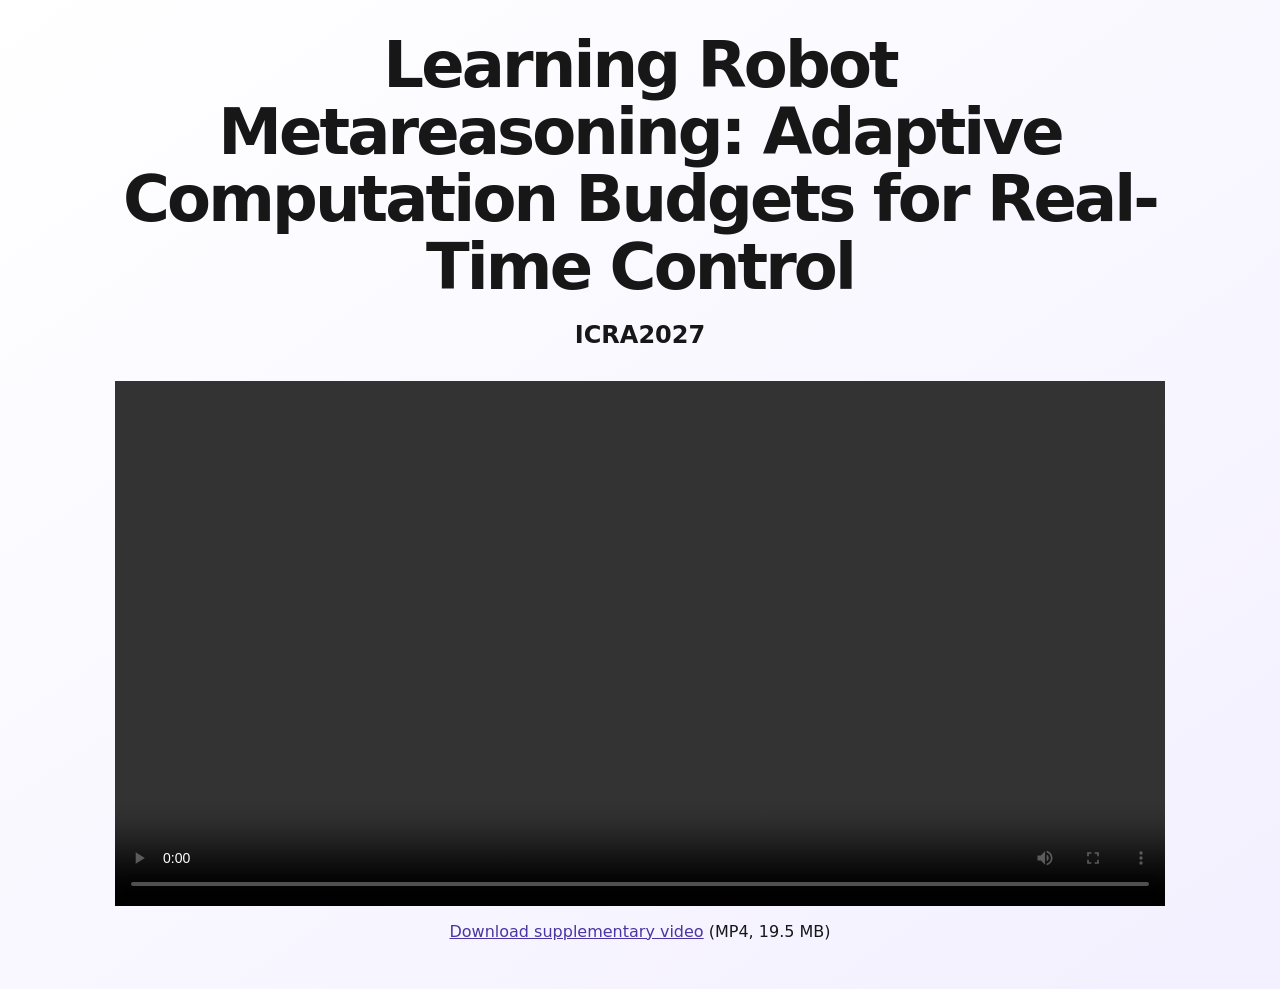
==== commit fb0b3011: "Revert "Expand anonymous website with animated method, results and deployment details" This reverts " ====
--- a/index.html
+++ b/index.html
@@ -3,84 +3,41 @@
 <head>
   <meta charset="utf-8">
   <meta name="viewport" content="width=device-width, initial-scale=1">
-  <meta name="description" content="Learning adaptive computation budgets for real-time robot control. Anonymous supplementary material for ICRA 2027.">
   <title>Learning Robot Metareasoning</title>
-  <link rel="stylesheet" href="style.css">
-  <script src="script.js" defer></script>
+  <style>
+    * { box-sizing: border-box; }
+    body {
+      margin: 0;
+      min-height: 100vh;
+      display: grid;
+      place-items: center;
+      padding: 2rem;
+      color: #171717;
+      background: linear-gradient(145deg, #ffffff 0%, #f3f0ff 100%);
+      font-family: Inter, ui-sans-serif, system-ui, -apple-system, BlinkMacSystemFont, "Segoe UI", sans-serif;
+    }
+    main { width: min(100%, 1050px); text-align: center; }
+    video { display: block; width: 100%; margin: 2rem auto 1rem; background: #000; }
+    a { color: #4935a3; }
+    h1 {
+      max-width: 1050px;
+      margin: 0;
+      font-size: clamp(2rem, 5vw, 4rem);
+      line-height: 1.05;
+      letter-spacing: -0.045em;
+      text-align: center;
+    }
+  </style>
 </head>
 <body>
-<a class="skip" href="#abstract">Skip to content</a>
-<header class="site-header">
-  <a class="wordmark" href="#top"><span class="mark" aria-hidden="true">Φ</span> Robot metareasoning</a>
-  <nav aria-label="Sections"><a href="#method">Method</a><a href="#statistics">Planner statistics</a><a href="#results">Results</a><a href="#conclusion">Conclusion</a><a href="#outlook">Outlook</a></nav>
-</header>
-<main id="top">
-  <section class="hero" aria-labelledby="title">
-    <p class="eyebrow">ICRA 2027 · Anonymous submission</p>
-    <h1 id="title">Learning Robot<br><em>Metareasoning</em></h1>
-    <p class="subtitle">Adaptive Computation Budgets for Real-Time Control</p>
-    <p class="hero-summary">A robot must decide how to act—and how long to think.<br>We learn to balance deliberation and feedback while the world keeps moving.</p>
-    <div class="hero-links"><a class="button primary" href="#method">Explore the method <span aria-hidden="true">↓</span></a><a class="button" href="#video">Watch the experiments <span aria-hidden="true">↗</span></a></div>
-    <div class="triptych">
-      <figure><img src="assets/navigation.png" width="1000" height="750" alt="RoboMaster robots navigating around a barrier and moving obstacles"><figcaption><span>01</span> Ground navigation</figcaption></figure>
-      <figure><img src="assets/flight.png" alt="Simulated quadrotor carrying a suspended cable payload"><figcaption><span>02</span> Cable-payload flight</figcaption></figure>
-      <figure><img src="assets/manipulation.png" alt="Robot arm pushing a T-shaped object toward its target"><figcaption><span>03</span> Contact-rich manipulation</figcaption></figure>
-    </div>
-  </section>
-  <section id="abstract" class="abstract section">
-    <p class="eyebrow">Abstract</p>
-    <p>Planning while moving creates a trade-off: a longer action commitment gives the planner more time to compute, but delays feedback. We cast this shared execution and computation budget as a <strong>semi-Markov decision process</strong> and learn a policy conditioned on the robot state, the current plan, and inexpensive planner statistics. Across ground navigation, cable-payload flight, and contact-rich manipulation, the policy learns when longer deliberation helps and when earlier feedback matters—outperforming fixed budgets where adaptation is useful and matching a strong fixed budget where it is not.</p>
-  </section>
-  <section id="method" class="section">
-    <div class="section-heading"><div><p class="eyebrow">01 / Method</p><h2>One decision.<br>Two coupled budgets.</h2></div><p>The duration <i>h</i><sub>k</sub> determines both how long the robot executes its current plan and how much time the solver has to compute the next one.</p></div>
-    <figure class="method-figure"><div class="method-animation"><img src="assets/method.png" alt="Paper method diagram: a learned policy chooses a budget from the state, plan and planner statistics. Long deliberation and shorter reactive intervals couple concurrent planning and execution."><img class="method-stage stage-plan" src="assets/method-plan.png" alt="" aria-hidden="true"><img class="method-stage stage-observe" src="assets/method-observe.png" alt="" aria-hidden="true"></div><figcaption>Animated build of the method diagram from the paper and supplementary presentation. Plans are handed off at decision boundaries.</figcaption></figure>
-    <div class="budget-demo" aria-label="Interactive illustration of concurrent execution and planning">
-      <div class="demo-top"><div><span class="eyebrow">Explore the shared duration</span><h3>Act and plan at the same time</h3></div><button id="motion" type="button" aria-pressed="false">Pause animations</button></div>
-      <div class="budget-controls"><label for="budget">Commitment <i>h</i> <output id="budget-value" for="budget">6 steps</output></label><input id="budget" type="range" min="1" max="9" value="6"><div class="range-labels"><span>Earlier feedback</span><span>More computation time</span></div></div>
-      <div class="time-lanes"><div class="lane-label">Robot executes <span>current plan τ<sub>k</sub></span></div><div class="track execution"><div class="window"><span class="sweep"></span></div><span class="boundary"></span></div><div class="lane-label">Solver computes <span>next plan τ<sub>k+1</sub></span></div><div class="track planning"><div class="window"><span class="sweep"></span></div><span class="boundary"></span></div><span></span><div class="time-axis"><span>t<sub>k</sub></span><span>Environment time →</span></div></div>
-      <p class="demo-note">At <span class="math">t<sub>k+1</sub> = t<sub>k</sub> + h<sub>k</sub></span>, observe again and hand off the new plan. <span>Illustration; the slider does not run the learned policy.</span></p>
-    </div>
-    <div class="method-steps"><article><span class="step-number">1</span><h3>Observe</h3><p>Combine the current state, executing plan, previous duration, and the solver’s statistics.</p></article><article><span class="step-number">2</span><h3>Allocate</h3><p>The learned policy selects a duration. Longer commitments allow more solver resources while extending open-loop execution.</p></article><article><span class="step-number">3</span><h3>Act, plan, repeat</h3><p>Execute the current plan while computing its successor. Refresh the context at the next decision epoch.</p></article></div>
-    <details><summary>How the budget policy is trained</summary><p>We train the budget policy with PPO over decision epochs, keeping the low-level solver fixed. Rewards accumulate over each action chunk, and bootstrapping uses the duration-aware discount γ<sup>h</sup>. This preserves the underlying control objective while allowing the interval between decisions to change. Our experiments use sampling-based MPPI or CEM planners.</p></details>
-  </section>
-  <section id="statistics" class="section">
-    <div class="section-heading"><div><p class="eyebrow">02 / Planner statistics</p><h2>Feedback from<br>the planner itself.</h2></div><p>Three inexpensive signals describe the search, its feasibility margin, and the reliability of its model. They use existing rollouts and execution feedback, with no extra planner call.</p></div>
-    <p class="small-note">Animated illustrations, not recorded measurements. The policy learns to interpret these signals together with the state and plan.</p>
-    <div class="statistics-grid">
-      <article class="stat"><div class="stat-label"><span>01</span><span>Search concentration</span></div>
-        <svg viewBox="0 0 320 210" role="img" aria-labelledby="ess-title"><title id="ess-title">Rollout weights alternate between a concentrated and a diffuse distribution</title><path class="grid" d="M25 45H295 M25 90H295 M25 135H295 M25 180H295"/><g class="weight-bars" fill="var(--purple)"><rect x="40" y="80" width="22" height="100" style="--a:.15;--b:.65"/><rect x="76" y="80" width="22" height="100" style="--a:.24;--b:.72"/><rect x="112" y="80" width="22" height="100" style="--a:.48;--b:.66"/><rect x="148" y="80" width="22" height="100" style="--a:1.4;--b:.75"/><rect x="184" y="80" width="22" height="100" style="--a:.35;--b:.68"/><rect x="220" y="80" width="22" height="100" style="--a:.18;--b:.72"/><rect x="256" y="80" width="22" height="100" style="--a:.12;--b:.64"/></g><text x="25" y="202">Sampled rollouts</text><text x="25" y="24">Relative weight</text></svg>
-        <h3>Effective sample size</h3><p>Are a few rollouts dominating the update, or do many contribute comparably?</p><p class="formula">ESS = 1 / (K Σᵢ wᵢ²)</p><p class="detail">Low ESS means concentrated weights. High ESS can reflect a flat cost landscape or search that has contracted around a solution; it does not by itself certify a good plan.</p>
-      </article>
-      <article class="stat"><div class="stat-label"><span>02</span><span>Feasibility margin</span></div>
-        <svg viewBox="0 0 320 210" role="img" aria-labelledby="feas-title"><title id="feas-title">A rollout approaches its first predicted constraint violation</title><rect x="25" y="35" width="270" height="145" rx="5" fill="#edf5f3"/><path d="M228 35V180" stroke="#b55a6a" stroke-dasharray="4 5"/><path d="M228 35H295V180H228Z" fill="#f8e6e8"/><path d="M38 155C95 152 115 72 170 85S241 130 283 60" fill="none" stroke="var(--teal)" stroke-width="2.5"/><circle class="feas-dot" cx="38" cy="155" r="7" fill="var(--teal)"/><circle cx="228" cy="104" r="7" fill="white" stroke="#b55a6a" stroke-width="2"/><path d="M224 100L232 108M232 100L224 108" stroke="#b55a6a"/><text x="36" y="55">Feasible set</text><text x="25" y="202">First predicted violation →</text></svg>
-        <h3>Time to infeasibility</h3><p>How many predicted steps remain before a rollout leaves the feasible set?</p><p class="formula">First step outside 𝒞</p><p class="detail">This measures the plan’s remaining feasibility margin. A nearby constraint violation is relevant to how long the robot can commit before receiving fresh feedback.</p>
-      </article>
-      <article class="stat"><div class="stat-label"><span>03</span><span>Model reliability</span></div>
-        <svg viewBox="0 0 320 210" role="img" aria-labelledby="mismatch-title"><title id="mismatch-title">Predicted and observed object positions separate, revealing model mismatch</title><path class="grid" d="M25 45H295 M25 90H295 M25 135H295 M25 180H295"/><path d="M35 151C105 151 128 100 205 92S255 75 282 61" fill="none" stroke="#bbc5cc" stroke-width="24" opacity=".28"/><path d="M35 151C105 151 128 100 205 92S255 75 282 61" fill="none" stroke="var(--blue)" stroke-width="2" stroke-dasharray="6 5"/><circle cx="205" cy="92" r="10" fill="white" stroke="var(--blue)" stroke-width="2"/><path class="error-line" d="M205 92V143" stroke="var(--purple)" stroke-width="2" stroke-dasharray="3 4"/><circle class="observed" cx="205" cy="143" r="10" fill="var(--purple)"/><text x="25" y="202">Prediction</text><path d="M96 197h30" stroke="var(--blue)" stroke-dasharray="4 3"/><text x="171" y="202">Observation</text><circle cx="272" cy="197" r="4" fill="var(--purple)"/></svg>
-        <h3>Dynamics-model mismatch</h3><p>How far has the observed world moved from the planner’s prediction?</p><p class="formula">Mean positional displacement</p><p class="detail">We compare predicted and realised positions of objects intersecting the rollout tube. The displacement gives the policy an online signal of model reliability.</p>
-      </article>
-    </div>
-    <aside class="ablation"><strong>Useful together.</strong><p>In the navigation input ablation, the full policy reaches <b>98%</b> success; removing planner statistics reduces it to <b>86%</b>. Statistics alone reach <b>74%</b>. State and solver feedback are complementary.</p><span>300 episodes per variant · Separate ablation evaluation</span></aside>
-  </section>
-  <section id="results" class="section">
-    <div class="section-heading"><div><p class="eyebrow">03 / Results</p><h2>Adaptation follows<br>the task’s demands.</h2></div><p>Dynamic obstacles, stiff flight dynamics, and changing contacts stress the computation–reactivity trade-off in different ways.</p></div>
-    <div class="results-grid">
-      <article><p class="result-number">98.7<span>%</span></p><h3>Navigation success</h3><p>Versus 76.0% for the best fixed commitment by pooled success rate (<i>h</i> = 5), across 300 evaluation episodes.</p><div class="comparison" aria-label="Navigation: adaptive 98.7 percent; best fixed 76 percent"><div><span>Adaptive</span><i style="--value:98.67%;"></i><b>98.7%</b></div><div><span>Fixed</span><i class="fixed" style="--value:76%;"></i><b>76.0%</b></div></div></article>
-      <article><p class="result-number">80<span>%</span></p><h3>Cable-payload success</h3><p>The learned policy completes both goals in 80% of trials. Every evaluated fixed commitment fails the full task.</p><div class="comparison" aria-label="Cable payload: adaptive 80 percent; fixed commitments zero percent"><div><span>Adaptive</span><i style="--value:80%;"></i><b>80%</b></div><div><span>Fixed</span><i class="fixed" style="--value:0%;"></i><b>0%</b></div></div></article>
-      <article><p class="result-number">0.65<span> cm</span></p><h3>Push-T position error</h3><p>The policy settles on <i>h</i> = 8 and matches the best fixed budget by mean terminal position error.</p><p class="result-detail">0.65 ± 0.48 cm<br><span>Mean ± sample standard deviation<br>16 matched episodes · 600 steps</span></p></article>
-    </div>
-    <div class="finding"><h3>Longer for transit.<br>Shorter when feedback matters.</h3><p>On the RoboMaster, the policy reduces commitment while passing a crossing robot and navigating a tight passage. In cable-payload flight, it allocates longer budgets during transit and shorter commitments near targets. In nominal Push-T, exact dynamics, full observation, and no disturbances leave little incentive to adapt.</p></div>
-    <div class="deployment" id="sim-to-real">
-      <figure><img src="assets/robomaster-cad.png" width="1000" height="750" loading="lazy" alt="Rendering of the Cambridge RoboMaster STEP reconstruction, showing four mecanum wheels, raised compute assembly and optical tracking markers"><figcaption>RoboMaster CAD reconstruction · Rendered from the platform’s STEP assembly.</figcaption></figure>
-      <div><p class="eyebrow">Physical deployment</p><h3>Simulation to reality</h3><p>We deploy on the Cambridge RoboMaster platform <a href="https://arxiv.org/abs/2405.02198">(Blumenkamp et al., 2024)</a>, shown here using a STEP reconstruction of its chassis, mecanum wheels, raised compute assembly, and tracking markers. Transfer retains the learned budget policy and budget-to-planner mapping; motion-capture state and the ROS 2 control stack replace simulated sensing and execution. The similar budget patterns observed in simulation and hardware suggest a small gap for this navigation task. The CAD reconstruction visualises the hardware geometry; planning retains the navigation dynamics model.</p>
-      <h3>ROS timing and plan handoff</h3><p>Planning and execution run in separate ROS 2 processes. The navigation control timer is set to 100 ms, so a commitment of <i>h</i> steps targets a window of <i>h</i> × 100 ms. The planner uses a 10 ms request-polling timer, using the state snapshot and active trajectory captured at the window’s start. The mission buffers the result and switches at the selected action index. If computation runs late, it continues along the current trajectory’s remaining actions and logs the missed deadline; exhausting that trajectory triggers a final hold and termination. Timing events record the request, solve, receipt, and action issue times so computation and communication delays can be inspected separately.</p></div>
-    </div>
-    <p class="reference">Platform reference: J. Blumenkamp, A. Shankar, M. Bettini, J. Bird, and A. Prorok. <a href="https://arxiv.org/abs/2405.02198">The Cambridge RoboMaster: An Agile Multi-Robot Research Platform</a>. DARS, 2024.</p>
-    <div id="video"><div class="video-heading"><h3>See the policy in action</h3><span>Supplementary video · 3 min</span></div><video controls playsinline preload="metadata" poster="assets/navigation.png" aria-label="Supplementary video showing the method, simulated cable flight, and real-world navigation"><source src="https://anonymous.4open.science/api/repo/learning-robot-metareasoning-review-68DC/file/icra_submission_supp_20MB.mp4" type="video/mp4">Your browser does not support embedded video. Use the download link below.</video><p class="video-download"><a href="https://anonymous.4open.science/api/repo/learning-robot-metareasoning-review-68DC/file/icra_submission_supp_20MB.mp4?download=true" download>Download supplementary video ↗</a><span>MP4 · 19.5 MB</span></p></div>
-  </section>
-  <section id="conclusion" class="section conclusion"><p class="eyebrow">04 / Conclusion</p><h2>How long to think<br>is part of how to act.</h2><p>Computation has a physical cost: while the solver deliberates, the robot continues executing an ageing plan. Learning the shared budget lets a robot adapt this trade-off to its current situation. Planner statistics help reveal when more search is useful and when earlier feedback matters. The benefit depends on exploitable variation in the task; a constant budget can still be the right outcome.</p></section>
-  <section id="outlook" class="section outlook"><div><p class="eyebrow">05 / Outlook</p><h2>Beyond a fixed<br>view of the planner.</h2><p>Future work will explore richer representations and more expressive planning systems.</p></div><div class="outlook-list"><article><span>01</span><div><h3>Richer planner statistics</h3><p>Go beyond compact summaries to capture more of the structure in the planner’s search.</p></div></article><article><span>02</span><div><h3>Learned world models</h3><p>Study adaptive computation when the robot’s predictive model is itself learned.</p></div></article><article><span>03</span><div><h3>More expressive planners</h3><p>Extend the framework to planning algorithms with a broader range of computational choices.</p></div></article></div></section>
-</main>
-<footer><span>Learning Robot Metareasoning</span><span>Anonymous supplementary material · ICRA 2027</span><a href="#top">Back to top ↑</a></footer>
+  <main>
+  <h1>Learning Robot Metareasoning: Adaptive Computation Budgets for Real-Time Control</h1>
+   <h2>ICRA2027</h2>
+  <video controls playsinline preload="metadata" aria-label="Supplementary video">
+    <source src="https://anonymous.4open.science/api/repo/learning-robot-metareasoning-review-68DC/file/icra_submission_supp_20MB.mp4" type="video/mp4">
+    Your browser does not support embedded video. Use the download link below.
+  </video>
+  <p><a href="https://anonymous.4open.science/api/repo/learning-robot-metareasoning-review-68DC/file/icra_submission_supp_20MB.mp4?download=true" download>Download supplementary video</a> (MP4, 19.5 MB)</p>
+  </main>
 </body>
 </html>
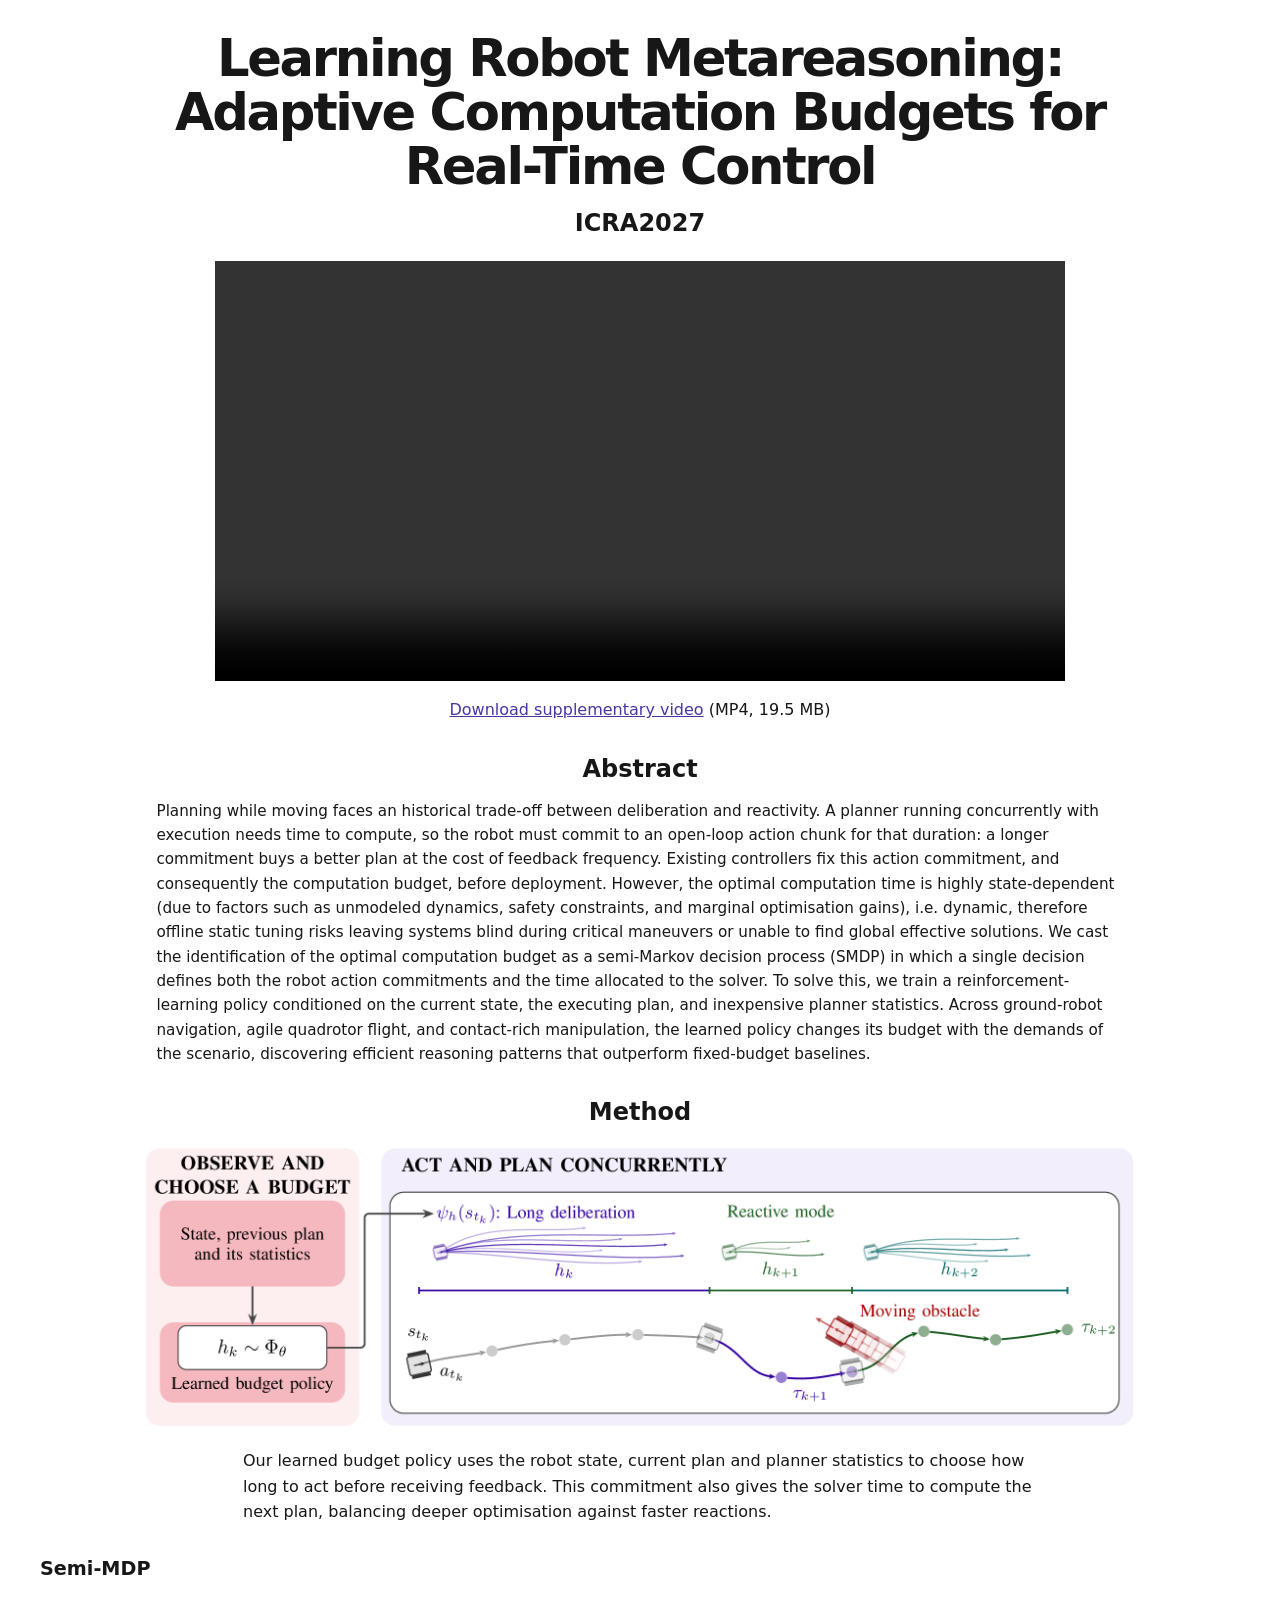
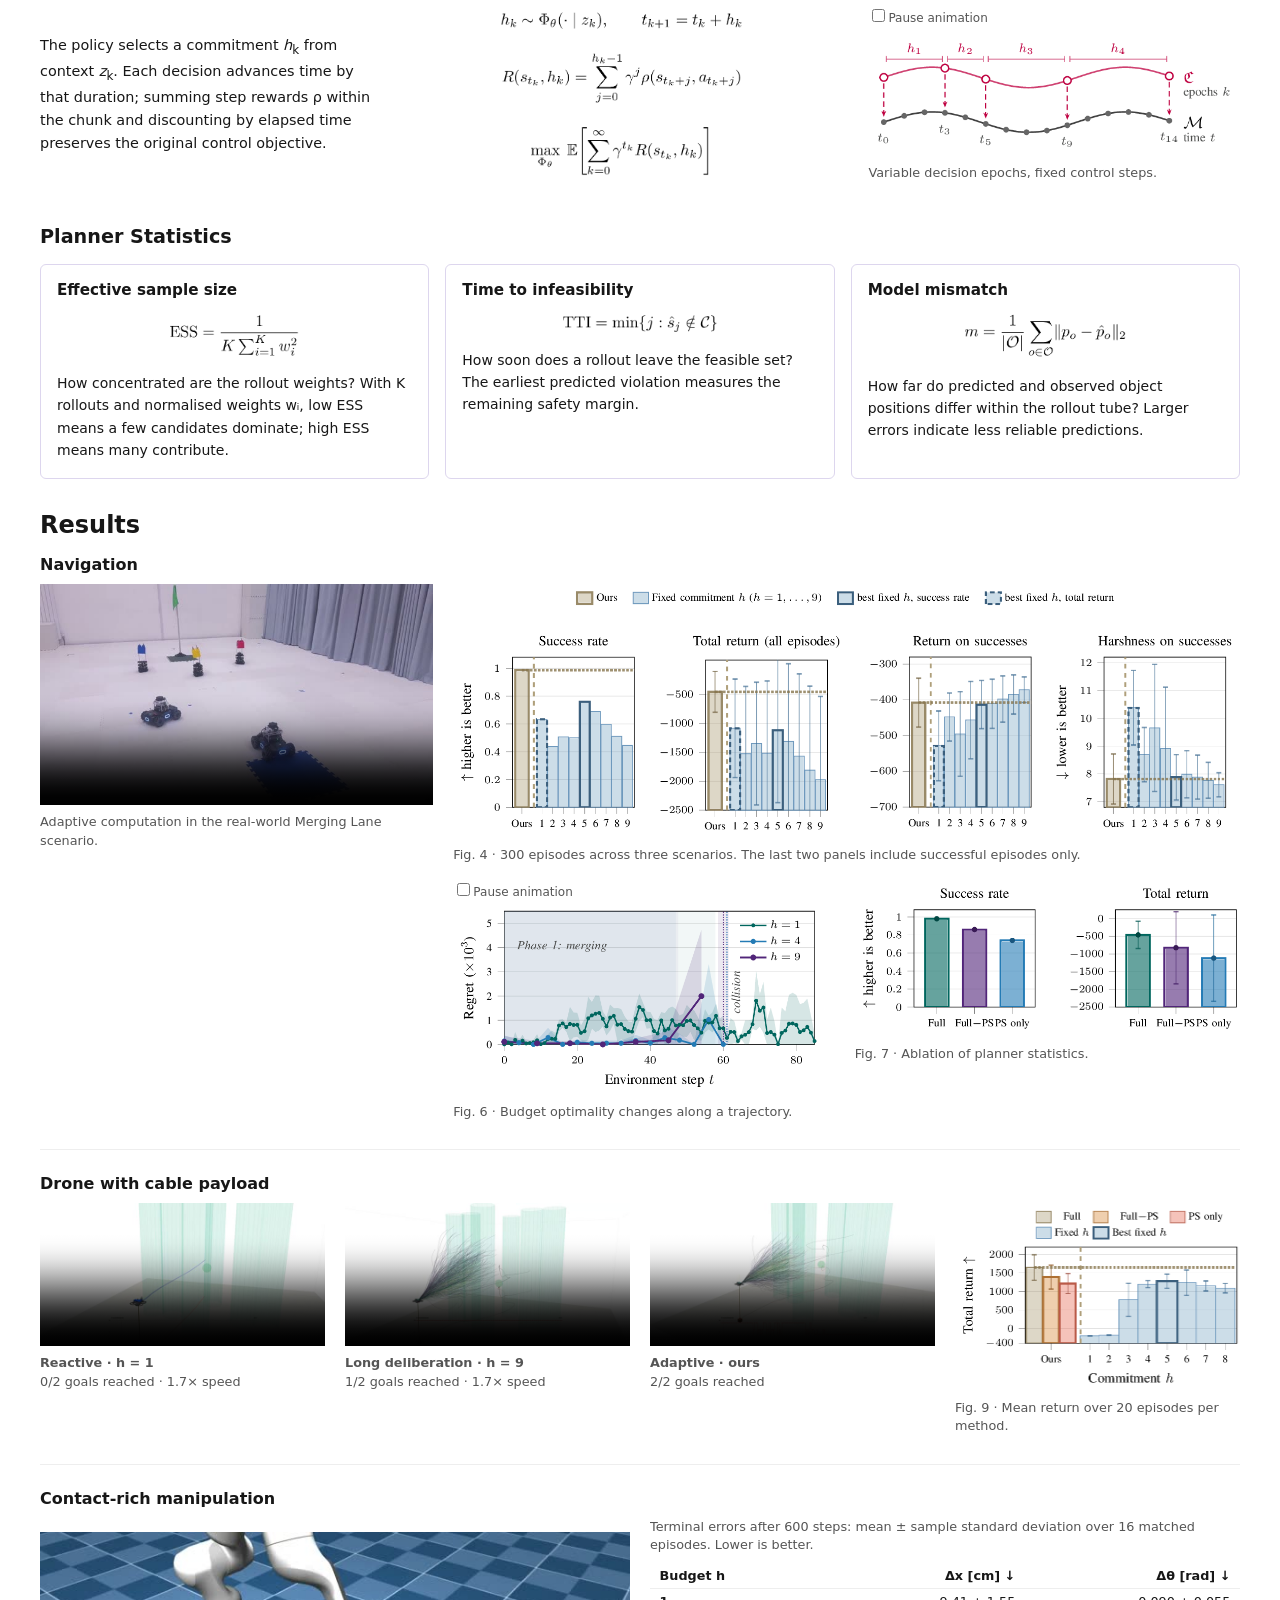
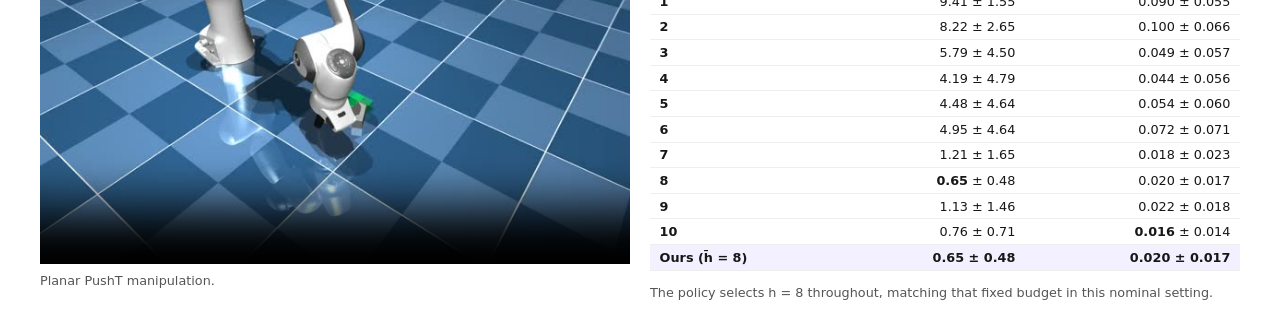
==== commit 30cfe6d9: "Add compact method and results sections with animated figures" ====
--- a/index.html
+++ b/index.html
@@ -6,26 +6,77 @@
   <title>Learning Robot Metareasoning</title>
   <style>
     * { box-sizing: border-box; }
-    body {
-      margin: 0;
-      min-height: 100vh;
-      display: grid;
-      place-items: center;
-      padding: 2rem;
-      color: #171717;
-      background: linear-gradient(145deg, #ffffff 0%, #f3f0ff 100%);
-      font-family: Inter, ui-sans-serif, system-ui, -apple-system, BlinkMacSystemFont, "Segoe UI", sans-serif;
-    }
-    main { width: min(100%, 1050px); text-align: center; }
-    video { display: block; width: 100%; margin: 2rem auto 1rem; background: #000; }
+    body { margin: 0; padding: 2rem; color: #171717; background: #fff; font-family: Inter, ui-sans-serif, system-ui, -apple-system, BlinkMacSystemFont, "Segoe UI", sans-serif; }
+    main { max-width: 1200px; margin: auto; text-align: center; }
     a { color: #4935a3; }
-    h1 {
-      max-width: 1050px;
-      margin: 0;
-      font-size: clamp(2rem, 5vw, 4rem);
-      line-height: 1.05;
-      letter-spacing: -0.045em;
-      text-align: center;
+    h1 { max-width: 1050px; margin: auto; font-size: clamp(2rem, 4vw, 3.5rem); line-height: 1.05; letter-spacing: -.045em; }
+    h2 { margin: 0 0 1rem; font-size: 1.5rem; }
+    main > h2 { margin: 1rem 0; }
+    h3 { margin: 0 0 .65rem; font-size: 1rem; }
+    p { line-height: 1.6; }
+    section { margin-top: 2rem; }
+    figure { margin: 0; min-width: 0; }
+    img { display: block; width: 100%; height: auto; }
+    video { display: block; width: 100%; background: #000; }
+    main > video { max-width: 850px; max-height: 420px; margin: 1.5rem auto .75rem; }
+    figcaption { margin-top: .5rem; font-size: .8rem; line-height: 1.45; color: #555; }
+    .abstract { max-width: 95ch; margin-inline: auto; }
+    .abstract p, .method p { text-align: left; }
+    .abstract p { margin: .65rem 0; font-size: .95rem; }
+    .method figure { max-width: 1000px; margin: auto; }
+    .method p { max-width: 78ch; margin: 1rem auto 0; }
+    .semi-mdp, .planner-statistics, .results { text-align: left; }
+    .semi-mdp h2, .planner-statistics h2 { font-size: 1.2rem; }
+    .semi-mdp-grid { display: grid; grid-template-columns: .9fr 1.2fr 1fr; gap: 1.5rem; align-items: center; }
+    .semi-mdp-grid > *, .result-row > * { min-width: 0; }
+    .semi-mdp-grid p { margin: 0; font-size: .9rem; }
+    .formula { display: block; margin: .65rem 0; }
+    .formula img { max-width: 100%; height: auto; margin-inline: auto; }
+    .reveal-animation label { font-size: .75rem; color: #555; cursor: pointer; }
+    .figure-reveal { display: block; margin-top: .5rem; }
+    .figure-reveal img { animation: figure-reveal 6s linear infinite; }
+    .layered-plot { position: relative; }
+    .figure-reveal .plot-background { animation: none; }
+    .plot-curves { position: absolute; inset: 0; }
+    .figure-reveal .plot-curves { animation-duration: 12s; }
+    .reveal-animation input:checked ~ .figure-reveal img { animation-play-state: paused; }
+    @keyframes figure-reveal {
+      0%, 5% { clip-path: inset(0 100% 0 0); }
+      70%, 100% { clip-path: inset(0 0 0 0); }
+    }
+    @media (prefers-reduced-motion: reduce) {
+      .figure-reveal img { animation: none; }
+      .reveal-animation input, .reveal-animation label { display: none; }
+    }
+    .statistics-signals { display: grid; grid-template-columns: repeat(3, minmax(0, 1fr)); gap: 1rem; }
+    .statistics-signals > div { padding: 1rem; border: 1px solid #ddd6ee; border-radius: 6px; }
+    .statistics-signals h3 { font-size: .95rem; }
+    .statistics-signals p { margin: 0; font-size: .875rem; }
+    .result-row { display: grid; gap: 1.25rem; align-items: start; }
+    .result-group + .result-group { margin-top: 1.75rem; padding-top: 1.5rem; border-top: 1px solid #eee; }
+    .navigation-row { grid-template-columns: 1fr 2fr; }
+    .navigation-plots { display: grid; grid-template-columns: 1fr 1fr; gap: 1rem; }
+    .navigation-plots > :first-child { grid-column: 1 / -1; }
+    .drone-row { grid-template-columns: repeat(4, minmax(0, 1fr)); }
+    .arm-row { grid-template-columns: 1fr 1fr; align-items: center; }
+    .results video { aspect-ratio: 16 / 9; object-fit: contain; }
+    .drone-row video { aspect-ratio: auto; height: auto; }
+    .table-scroll { overflow-x: auto; }
+    table { width: 100%; border-collapse: collapse; font-size: .8rem; text-align: right; font-variant-numeric: tabular-nums; }
+    caption { text-align: left; margin-bottom: .6rem; color: #555; line-height: 1.4; }
+    th, td { padding: .3rem .6rem; border-bottom: 1px solid #eee; white-space: nowrap; }
+    th:first-child { text-align: left; }
+    tbody tr:last-child { background: #f3f0ff; font-weight: 600; }
+    .result-note { font-size: .8rem; color: #555; margin-bottom: 0; }
+    @media (max-width: 900px) {
+      .semi-mdp-grid { grid-template-columns: 1fr 1fr; }
+      .semi-mdp-grid > p { grid-column: 1 / -1; }
+      .drone-row { grid-template-columns: repeat(2, minmax(0, 1fr)); }
+    }
+    @media (max-width: 600px) {
+      body { padding: 1.25rem; }
+      .semi-mdp-grid, .statistics-signals, .result-row, .navigation-plots { grid-template-columns: 1fr; }
+      .semi-mdp-grid > p, .navigation-plots > :first-child { grid-column: auto; }
     }
   </style>
 </head>
@@ -33,11 +84,157 @@
   <main>
   <h1>Learning Robot Metareasoning: Adaptive Computation Budgets for Real-Time Control</h1>
    <h2>ICRA2027</h2>
-  <video controls playsinline preload="metadata" aria-label="Supplementary video">
+  <video controls autoplay muted loop playsinline preload="auto" aria-label="Supplementary video">
     <source src="https://anonymous.4open.science/api/repo/learning-robot-metareasoning-review-68DC/file/icra_submission_supp_20MB.mp4" type="video/mp4">
     Your browser does not support embedded video. Use the download link below.
   </video>
   <p><a href="https://anonymous.4open.science/api/repo/learning-robot-metareasoning-review-68DC/file/icra_submission_supp_20MB.mp4?download=true" download>Download supplementary video</a> (MP4, 19.5 MB)</p>
+  <section class="abstract" aria-labelledby="abstract-heading">
+    <h2 id="abstract-heading">Abstract</h2>
+    <p>Planning while moving faces an historical trade-off between deliberation and reactivity. A planner running concurrently with execution needs time to compute, so the robot must commit to an open-loop action chunk for that duration: a longer commitment buys a better plan at the cost of feedback frequency. Existing controllers fix this action commitment, and consequently the computation budget, before deployment. However, the optimal computation time is highly state-dependent (due to factors such as unmodeled dynamics, safety constraints, and marginal optimisation gains), i.e. dynamic, therefore offline static tuning risks leaving systems blind during critical maneuvers or unable to find global effective solutions. We cast the identification of the optimal computation budget as a semi-Markov decision process (SMDP) in which a single decision defines both the robot action commitments and the time allocated to the solver. To solve this, we train a reinforcement-learning policy conditioned on the current state, the executing plan, and inexpensive planner statistics. Across ground-robot navigation, agile quadrotor flight, and contact-rich manipulation, the learned policy changes its budget with the demands of the scenario, discovering efficient reasoning patterns that outperform fixed-budget baselines.</p>
+  </section>
+  <section class="method" aria-labelledby="method-heading">
+    <h2 id="method-heading">Method</h2>
+    <figure>
+      <a href="assets/method-overview.png" aria-label="View Figure 2 at full resolution">
+        <img src="assets/method-overview.png" width="2042" height="592" loading="lazy" alt="Method overview: the state, previous plan and planner statistics inform a learned budget policy. Its chosen duration determines how long the robot executes its current plan while the solver computes the next one, adapting between long deliberation and reactive control.">
+      </a>
+    </figure>
+    <p>Our learned budget policy uses the robot state, current plan and planner statistics to choose how long to act before receiving feedback. This commitment also gives the solver time to compute the next plan, balancing deeper optimisation against faster reactions.</p>
+  </section>
+  <section class="semi-mdp" aria-labelledby="semi-mdp-heading">
+    <h2 id="semi-mdp-heading">Semi-MDP</h2>
+    <div class="semi-mdp-grid">
+      <p>The policy selects a commitment <i>h</i><sub>k</sub> from context <i>z</i><sub>k</sub>. Each decision advances time by that duration; summing step rewards ρ within the chunk and discounting by elapsed time preserves the original control objective.</p>
+      <div class="semi-mdp-formulas">
+        <a class="formula" href="assets/formulas/budget.pdf"><img src="assets/formulas/budget.png" style="width: 15.960rem" alt="Budget policy and decision time: h k is sampled from Phi theta given z k; t k plus one equals t k plus h k." loading="lazy"></a>
+        <a class="formula" href="assets/formulas/reward.pdf"><img src="assets/formulas/reward.png" style="width: 15.768rem" alt="Chunk reward is the sum of gamma to j times the step reward rho, from j equals zero to h k minus one." loading="lazy"></a>
+        <a class="formula" href="assets/formulas/objective.pdf"><img src="assets/formulas/objective.png" style="width: 12.192rem" alt="Maximise the expected sum over epochs of gamma to t k times the chunk reward." loading="lazy"></a>
+      </div>
+      <figure class="reveal-animation">
+        <input type="checkbox" id="pause-epoch"><label for="pause-epoch">Pause animation</label>
+        <a class="figure-reveal" href="assets/epoch-clock.png"><img src="assets/epoch-clock.png" alt="Semi-MDP decision epochs sample the underlying environment trajectory at variable intervals h₁ through h₄." loading="lazy"></a>
+        <figcaption>Variable decision epochs, fixed control steps.</figcaption>
+      </figure>
+    </div>
+  </section>
+  <section class="planner-statistics" aria-labelledby="planner-statistics-heading">
+    <h2 id="planner-statistics-heading">Planner Statistics</h2>
+    <div class="statistics-signals">
+      <div>
+        <h3>Effective sample size</h3>
+        <a class="formula" href="assets/formulas/ess.pdf"><img src="assets/formulas/ess.png" style="width: 8.976rem" alt="ESS equals one divided by K times the sum of squared normalised rollout weights." loading="lazy"></a>
+        <p>How concentrated are the rollout weights? With K rollouts and normalised weights wᵢ, low ESS means a few candidates dominate; high ESS means many contribute.</p>
+      </div>
+      <div>
+        <h3>Time to infeasibility</h3>
+        <a class="formula" href="assets/formulas/tti.pdf"><img src="assets/formulas/tti.png" style="width: 10.560rem" alt="TTI is the earliest predicted step j for which the state is outside the feasible set C." loading="lazy"></a>
+        <p>How soon does a rollout leave the feasible set? The earliest predicted violation measures the remaining safety margin.</p>
+      </div>
+      <div>
+        <h3>Model mismatch</h3>
+        <a class="formula" href="assets/formulas/mismatch.pdf"><img src="assets/formulas/mismatch.png" style="width: 10.920rem" alt="Mean Euclidean distance between predicted and observed positions over objects O intersecting the rollout tube." loading="lazy"></a>
+        <p>How far do predicted and observed object positions differ within the rollout tube? Larger errors indicate less reliable predictions.</p>
+      </div>
+    </div>
+  </section>
+  <section class="results" aria-labelledby="results-heading">
+    <h2 id="results-heading">Results</h2>
+    <div class="result-group">
+      <h3>Navigation</h3>
+      <div class="result-row navigation-row">
+        <figure>
+          <video controls autoplay muted loop playsinline preload="auto" poster="assets/navigation-adaptive.jpg" aria-label="Adaptive policy navigating the real-world merging lane">
+            <source src="assets/navigation-adaptive.mp4" type="video/mp4">
+            <a href="assets/navigation-adaptive.mp4">Download navigation video</a>
+          </video>
+          <figcaption>Adaptive computation in the real-world Merging Lane scenario.</figcaption>
+        </figure>
+        <div class="navigation-plots">
+          <figure>
+            <a href="assets/navigation-results.png"><img src="assets/navigation-results.png" loading="lazy" alt="Figure 4: adaptive and fixed budgets compared on success rate, total return, return on successes and harshness on successes."></a>
+            <figcaption>Fig. 4 · 300 episodes across three scenarios. The last two panels include successful episodes only.</figcaption>
+          </figure>
+          <figure class="reveal-animation">
+            <input type="checkbox" id="pause-regret"><label for="pause-regret">Pause animation</label>
+            <a class="figure-reveal layered-plot" href="assets/navigation-regret.png" aria-label="Figure 6: optimality regret along three fixed-commitment trajectories in Merging Lane">
+              <img class="plot-background" src="assets/navigation-regret-background.png" loading="lazy" alt="">
+              <img class="plot-curves" src="assets/navigation-regret.png" loading="lazy" alt="">
+            </a>
+            <figcaption>Fig. 6 · Budget optimality changes along a trajectory.</figcaption>
+          </figure>
+          <figure>
+            <a href="assets/navigation-ablation.png"><img src="assets/navigation-ablation.png" loading="lazy" alt="Figure 7: navigation success and return with full inputs, planner statistics only, and inputs without planner statistics."></a>
+            <figcaption>Fig. 7 · Ablation of planner statistics.</figcaption>
+          </figure>
+        </div>
+      </div>
+    </div>
+    <div class="result-group">
+      <h3>Drone with cable payload</h3>
+      <div class="result-row drone-row">
+        <figure>
+          <video controls autoplay muted loop playsinline preload="auto" poster="assets/drone-reactive.jpg" aria-label="Drone using a fixed reactive budget of one step">
+            <source src="assets/drone-reactive.mp4" type="video/mp4">
+            <a href="assets/drone-reactive.mp4">Download reactive drone video</a>
+          </video>
+          <figcaption><strong>Reactive · h = 1</strong><br>0/2 goals reached · 1.7× speed</figcaption>
+        </figure>
+        <figure>
+          <video controls autoplay muted loop playsinline preload="auto" poster="assets/drone-long.jpg" aria-label="Drone using a fixed long-deliberation budget of nine steps">
+            <source src="assets/drone-long.mp4" type="video/mp4">
+            <a href="assets/drone-long.mp4">Download long-deliberation drone video</a>
+          </video>
+          <figcaption><strong>Long deliberation · h = 9</strong><br>1/2 goals reached · 1.7× speed</figcaption>
+        </figure>
+        <figure>
+          <video controls autoplay muted loop playsinline preload="auto" poster="assets/drone-adaptive.jpg" aria-label="Drone using the learned adaptive computation budget">
+            <source src="assets/drone-adaptive.mp4" type="video/mp4">
+            <a href="assets/drone-adaptive.mp4">Download adaptive drone video</a>
+          </video>
+          <figcaption><strong>Adaptive · ours</strong><br>2/2 goals reached</figcaption>
+        </figure>
+        <figure>
+          <a href="assets/drone-results.png"><img src="assets/drone-results.png" loading="lazy" alt="Figure 9: mean cable-payload slalom return for the full policy, planner-statistics ablations and fixed budgets."></a>
+          <figcaption>Fig. 9 · Mean return over 20 episodes per method.</figcaption>
+        </figure>
+      </div>
+    </div>
+    <div class="result-group">
+      <h3>Contact-rich manipulation</h3>
+      <div class="result-row arm-row">
+        <figure>
+          <video controls autoplay muted loop playsinline preload="auto" poster="assets/arm.jpg" aria-label="Robot arm performing planar PushT manipulation">
+            <source src="assets/arm.mp4" type="video/mp4">
+            <a href="assets/arm.mp4">Download manipulation video</a>
+          </video>
+          <figcaption>Planar PushT manipulation.</figcaption>
+        </figure>
+        <div>
+          <div class="table-scroll" tabindex="0" role="region" aria-label="Manipulation results table">
+            <table>
+              <caption>Terminal errors after 600 steps: mean ± sample standard deviation over 16 matched episodes. Lower is better.</caption>
+              <thead><tr><th scope="col">Budget h</th><th scope="col">Δx [cm] ↓</th><th scope="col">Δθ [rad] ↓</th></tr></thead>
+              <tbody>
+                <tr><th scope="row">1</th><td>9.41 ± 1.55</td><td>0.090 ± 0.055</td></tr>
+                <tr><th scope="row">2</th><td>8.22 ± 2.65</td><td>0.100 ± 0.066</td></tr>
+                <tr><th scope="row">3</th><td>5.79 ± 4.50</td><td>0.049 ± 0.057</td></tr>
+                <tr><th scope="row">4</th><td>4.19 ± 4.79</td><td>0.044 ± 0.056</td></tr>
+                <tr><th scope="row">5</th><td>4.48 ± 4.64</td><td>0.054 ± 0.060</td></tr>
+                <tr><th scope="row">6</th><td>4.95 ± 4.64</td><td>0.072 ± 0.071</td></tr>
+                <tr><th scope="row">7</th><td>1.21 ± 1.65</td><td>0.018 ± 0.023</td></tr>
+                <tr><th scope="row">8</th><td><strong>0.65</strong> ± 0.48</td><td>0.020 ± 0.017</td></tr>
+                <tr><th scope="row">9</th><td>1.13 ± 1.46</td><td>0.022 ± 0.018</td></tr>
+                <tr><th scope="row">10</th><td>0.76 ± 0.71</td><td><strong>0.016</strong> ± 0.014</td></tr>
+                <tr><th scope="row">Ours (h̄ = 8)</th><td>0.65 ± 0.48</td><td>0.020 ± 0.017</td></tr>
+              </tbody>
+            </table>
+          </div>
+          <p class="result-note">The policy selects h = 8 throughout, matching that fixed budget in this nominal setting.</p>
+        </div>
+      </div>
+    </div>
+  </section>
   </main>
 </body>
 </html>
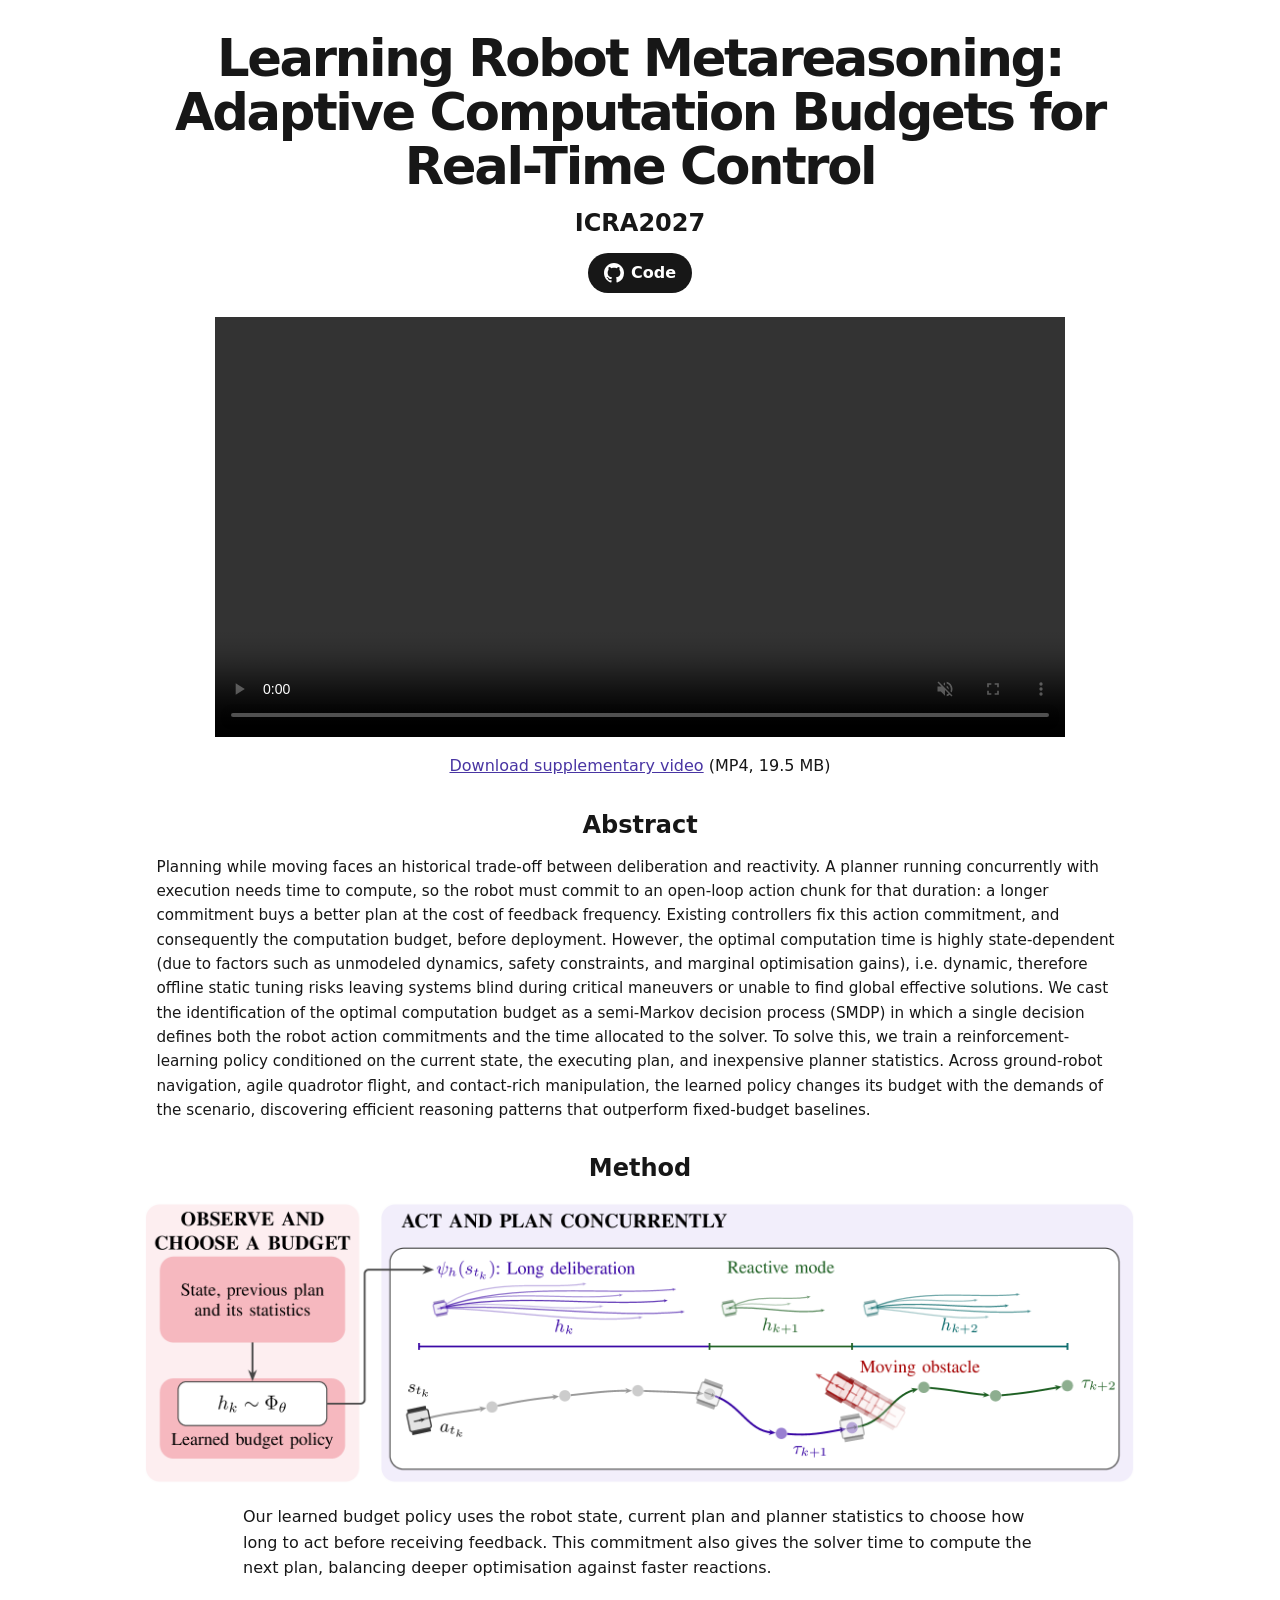
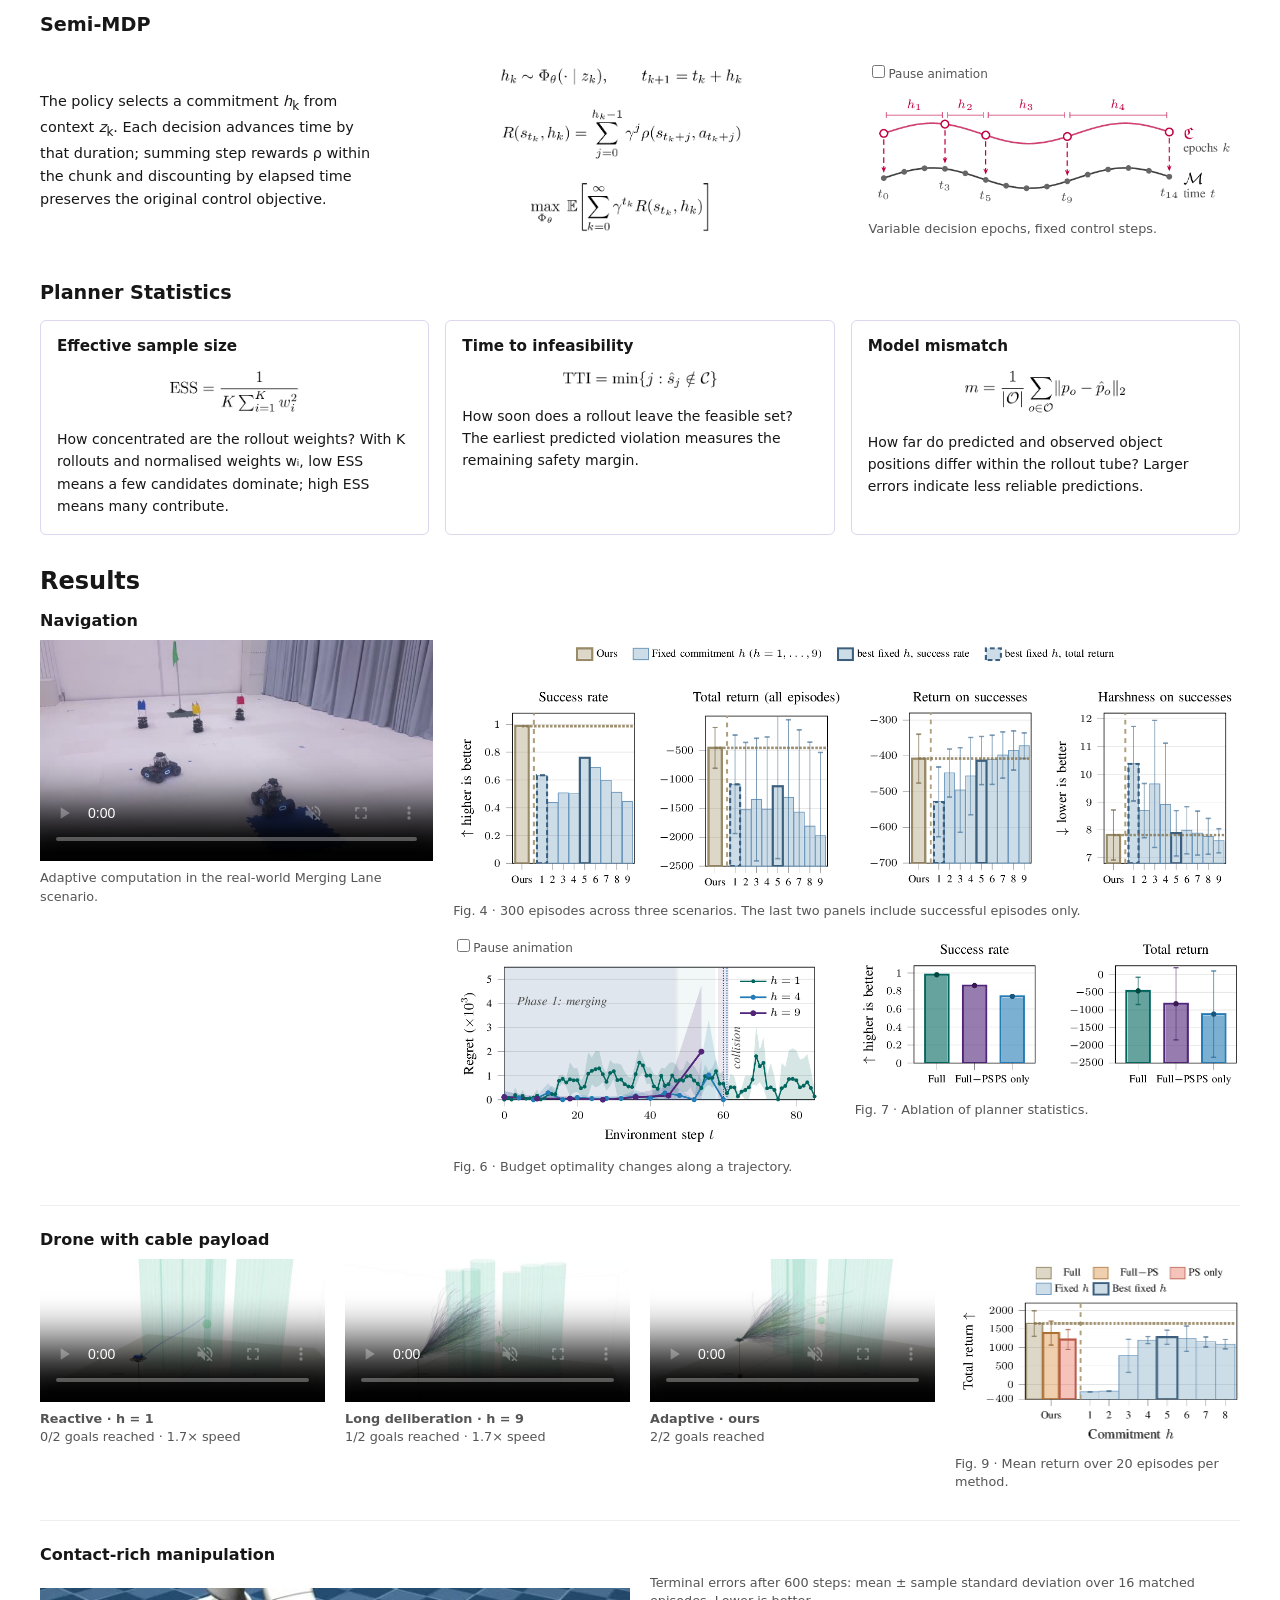
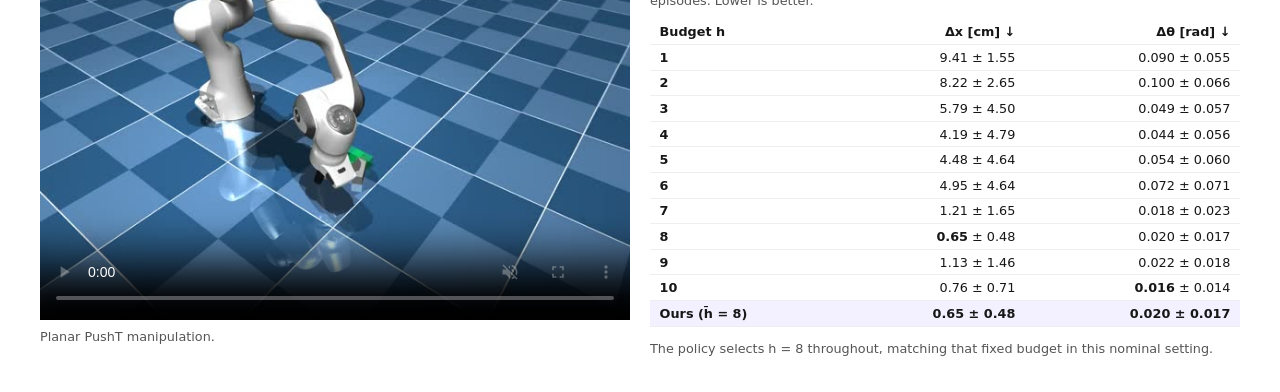
==== commit b3823866: "Add code link with GitHub icon to project website Co-Authored-By: Claude Opus 5.5 <noreply@anthropic" ====
--- a/index.html
+++ b/index.html
@@ -14,6 +14,7 @@
     main > h2 { margin: 1rem 0; }
     h3 { margin: 0 0 .65rem; font-size: 1rem; }
     p { line-height: 1.6; }
+    .code-link { display: inline-flex; align-items: center; gap: .45rem; padding: .45rem 1rem; border-radius: 999px; background: #171717; color: #fff; font-weight: 600; text-decoration: none; }
     section { margin-top: 2rem; }
     figure { margin: 0; min-width: 0; }
     img { display: block; width: 100%; height: auto; }
@@ -84,6 +85,7 @@
   <main>
   <h1>Learning Robot Metareasoning: Adaptive Computation Budgets for Real-Time Control</h1>
    <h2>ICRA2027</h2>
+  <p><a class="code-link" href="https://anonymous.4open.science/r/phi0-05D7/README.md"><svg viewBox="0 0 16 16" width="20" height="20" aria-hidden="true" fill="currentColor"><path d="M8 0C3.58 0 0 3.58 0 8c0 3.54 2.29 6.53 5.47 7.59.4.07.55-.17.55-.38 0-.19-.01-.82-.01-1.49-2.01.37-2.53-.49-2.69-.94-.09-.23-.48-.94-.82-1.13-.28-.15-.68-.52-.01-.53.63-.01 1.08.58 1.23.82.72 1.21 1.87.87 2.33.66.07-.52.28-.87.51-1.07-1.78-.2-3.64-.89-3.64-3.95 0-.87.31-1.59.82-2.15-.08-.2-.36-1.02.08-2.12 0 0 .67-.21 2.2.82.64-.18 1.32-.27 2-.27.68 0 1.36.09 2 .27 1.53-1.04 2.2-.82 2.2-.82.44 1.1.16 1.92.08 2.12.51.56.82 1.27.82 2.15 0 3.07-1.87 3.75-3.65 3.95.29.25.54.73.54 1.48 0 1.07-.01 1.93-.01 2.2 0 .21.15.46.55.38A8.013 8.013 0 0016 8c0-4.42-3.58-8-8-8z"/></svg>Code</a></p>
   <video controls autoplay muted loop playsinline preload="auto" aria-label="Supplementary video">
     <source src="https://anonymous.4open.science/api/repo/learning-robot-metareasoning-review-68DC/file/icra_submission_supp_20MB.mp4" type="video/mp4">
     Your browser does not support embedded video. Use the download link below.
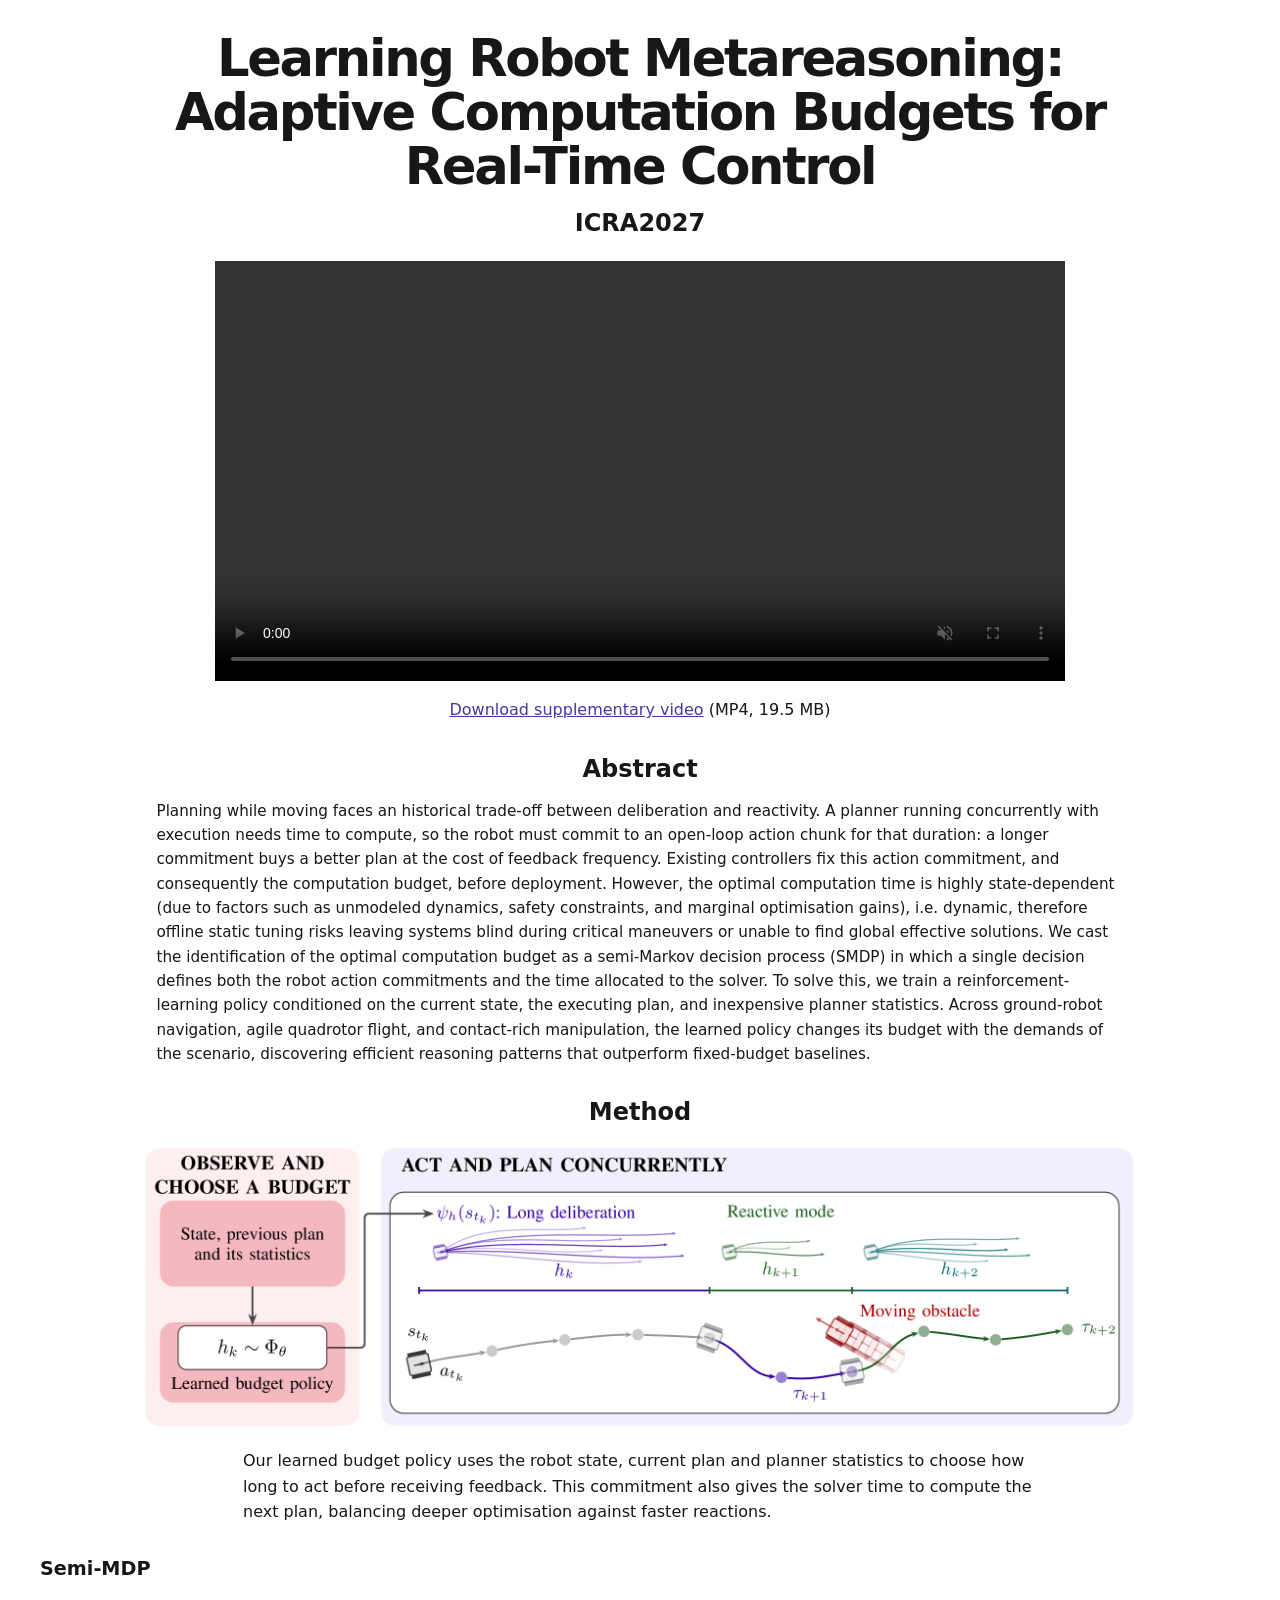
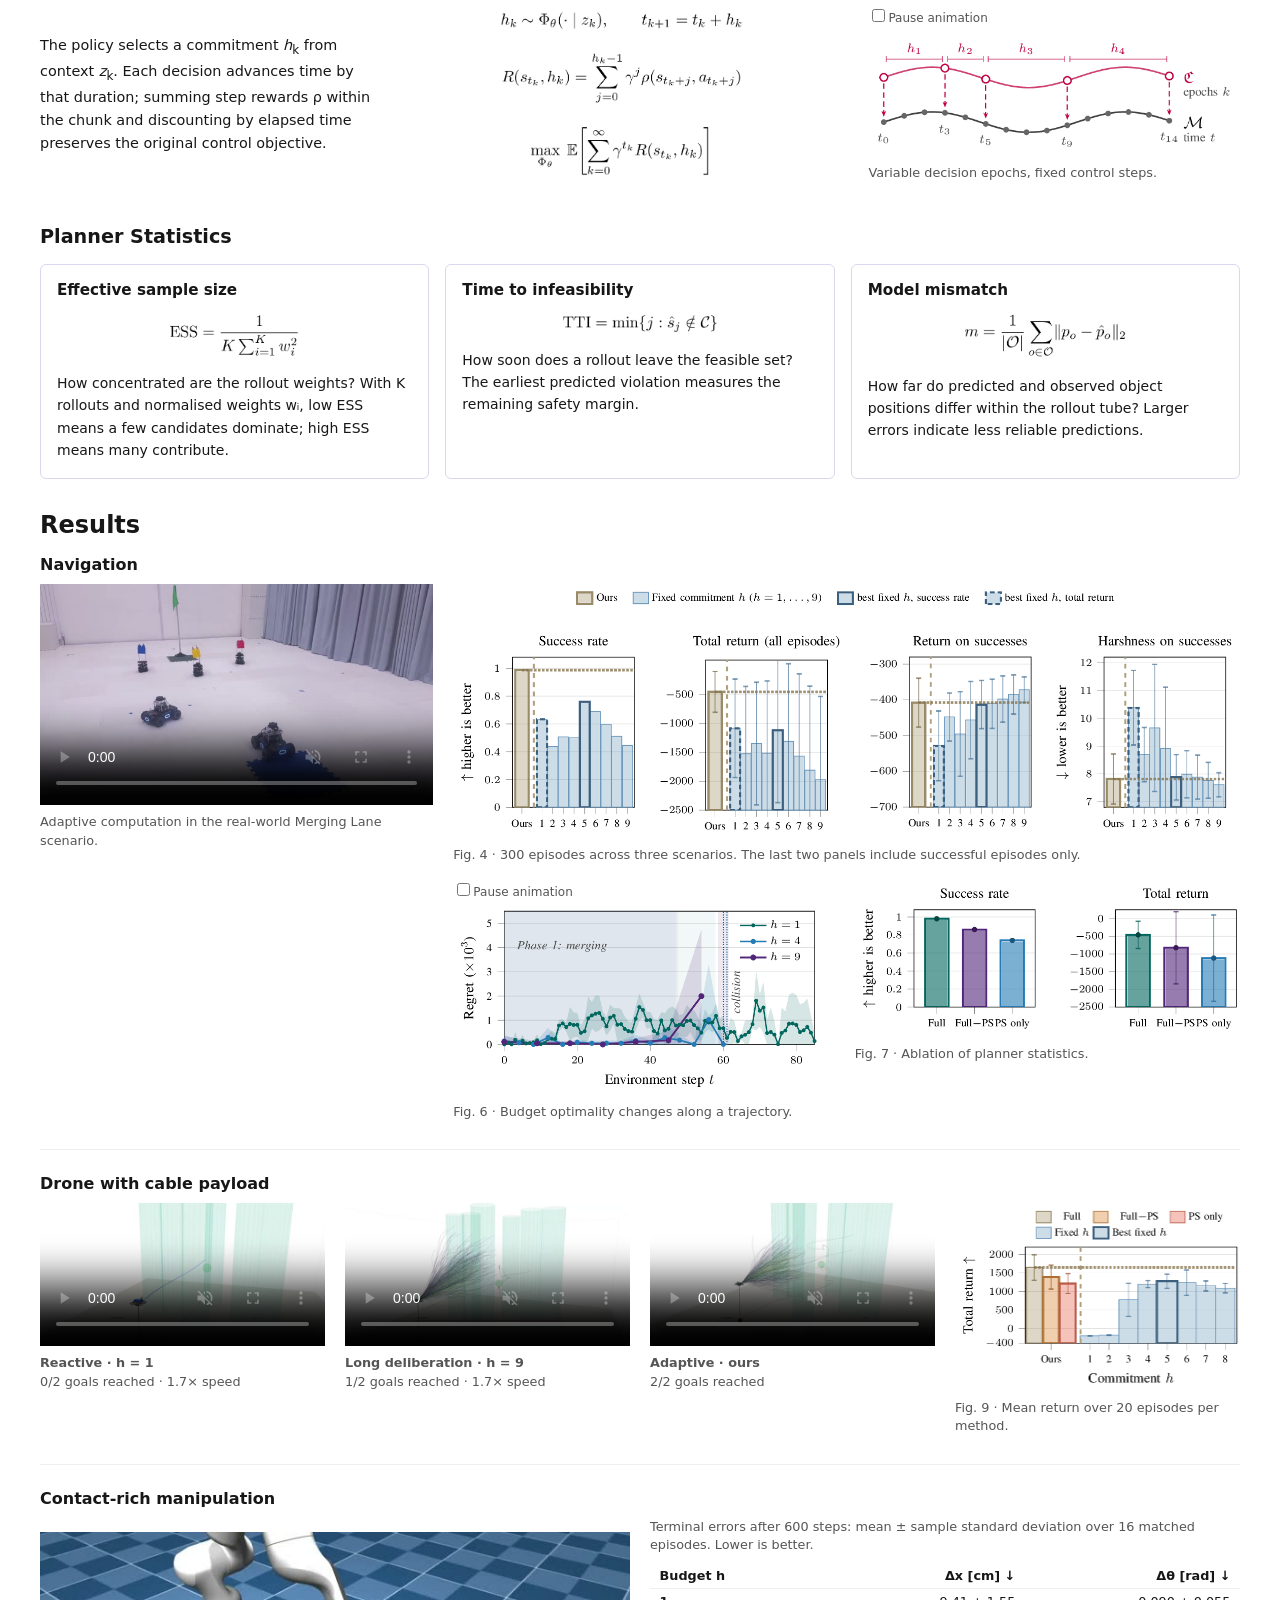
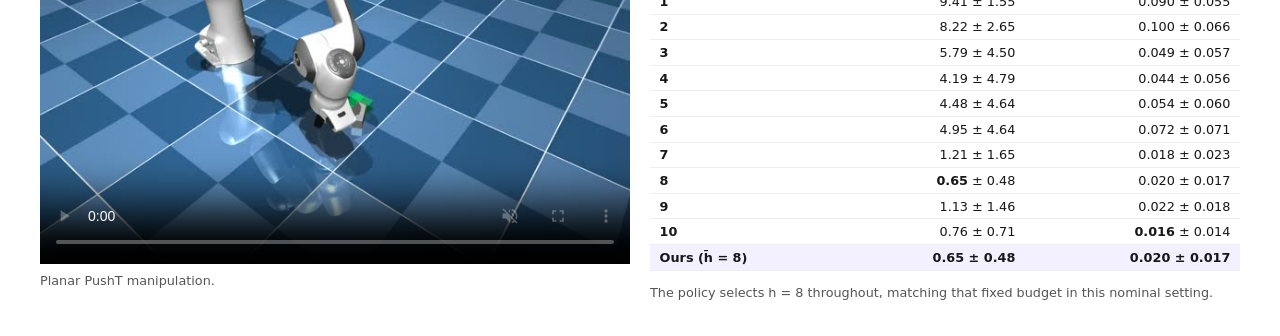
==== commit a3f710f3: "Remove code link button from project website Co-Authored-By: Claude Opus 5.5 <noreply@anthropic.com>" ====
--- a/index.html
+++ b/index.html
@@ -14,7 +14,6 @@
     main > h2 { margin: 1rem 0; }
     h3 { margin: 0 0 .65rem; font-size: 1rem; }
     p { line-height: 1.6; }
-    .code-link { display: inline-flex; align-items: center; gap: .45rem; padding: .45rem 1rem; border-radius: 999px; background: #171717; color: #fff; font-weight: 600; text-decoration: none; }
     section { margin-top: 2rem; }
     figure { margin: 0; min-width: 0; }
     img { display: block; width: 100%; height: auto; }
@@ -85,7 +84,6 @@
   <main>
   <h1>Learning Robot Metareasoning: Adaptive Computation Budgets for Real-Time Control</h1>
    <h2>ICRA2027</h2>
-  <p><a class="code-link" href="https://anonymous.4open.science/r/phi0-05D7/README.md"><svg viewBox="0 0 16 16" width="20" height="20" aria-hidden="true" fill="currentColor"><path d="M8 0C3.58 0 0 3.58 0 8c0 3.54 2.29 6.53 5.47 7.59.4.07.55-.17.55-.38 0-.19-.01-.82-.01-1.49-2.01.37-2.53-.49-2.69-.94-.09-.23-.48-.94-.82-1.13-.28-.15-.68-.52-.01-.53.63-.01 1.08.58 1.23.82.72 1.21 1.87.87 2.33.66.07-.52.28-.87.51-1.07-1.78-.2-3.64-.89-3.64-3.95 0-.87.31-1.59.82-2.15-.08-.2-.36-1.02.08-2.12 0 0 .67-.21 2.2.82.64-.18 1.32-.27 2-.27.68 0 1.36.09 2 .27 1.53-1.04 2.2-.82 2.2-.82.44 1.1.16 1.92.08 2.12.51.56.82 1.27.82 2.15 0 3.07-1.87 3.75-3.65 3.95.29.25.54.73.54 1.48 0 1.07-.01 1.93-.01 2.2 0 .21.15.46.55.38A8.013 8.013 0 0016 8c0-4.42-3.58-8-8-8z"/></svg>Code</a></p>
   <video controls autoplay muted loop playsinline preload="auto" aria-label="Supplementary video">
     <source src="https://anonymous.4open.science/api/repo/learning-robot-metareasoning-review-68DC/file/icra_submission_supp_20MB.mp4" type="video/mp4">
     Your browser does not support embedded video. Use the download link below.
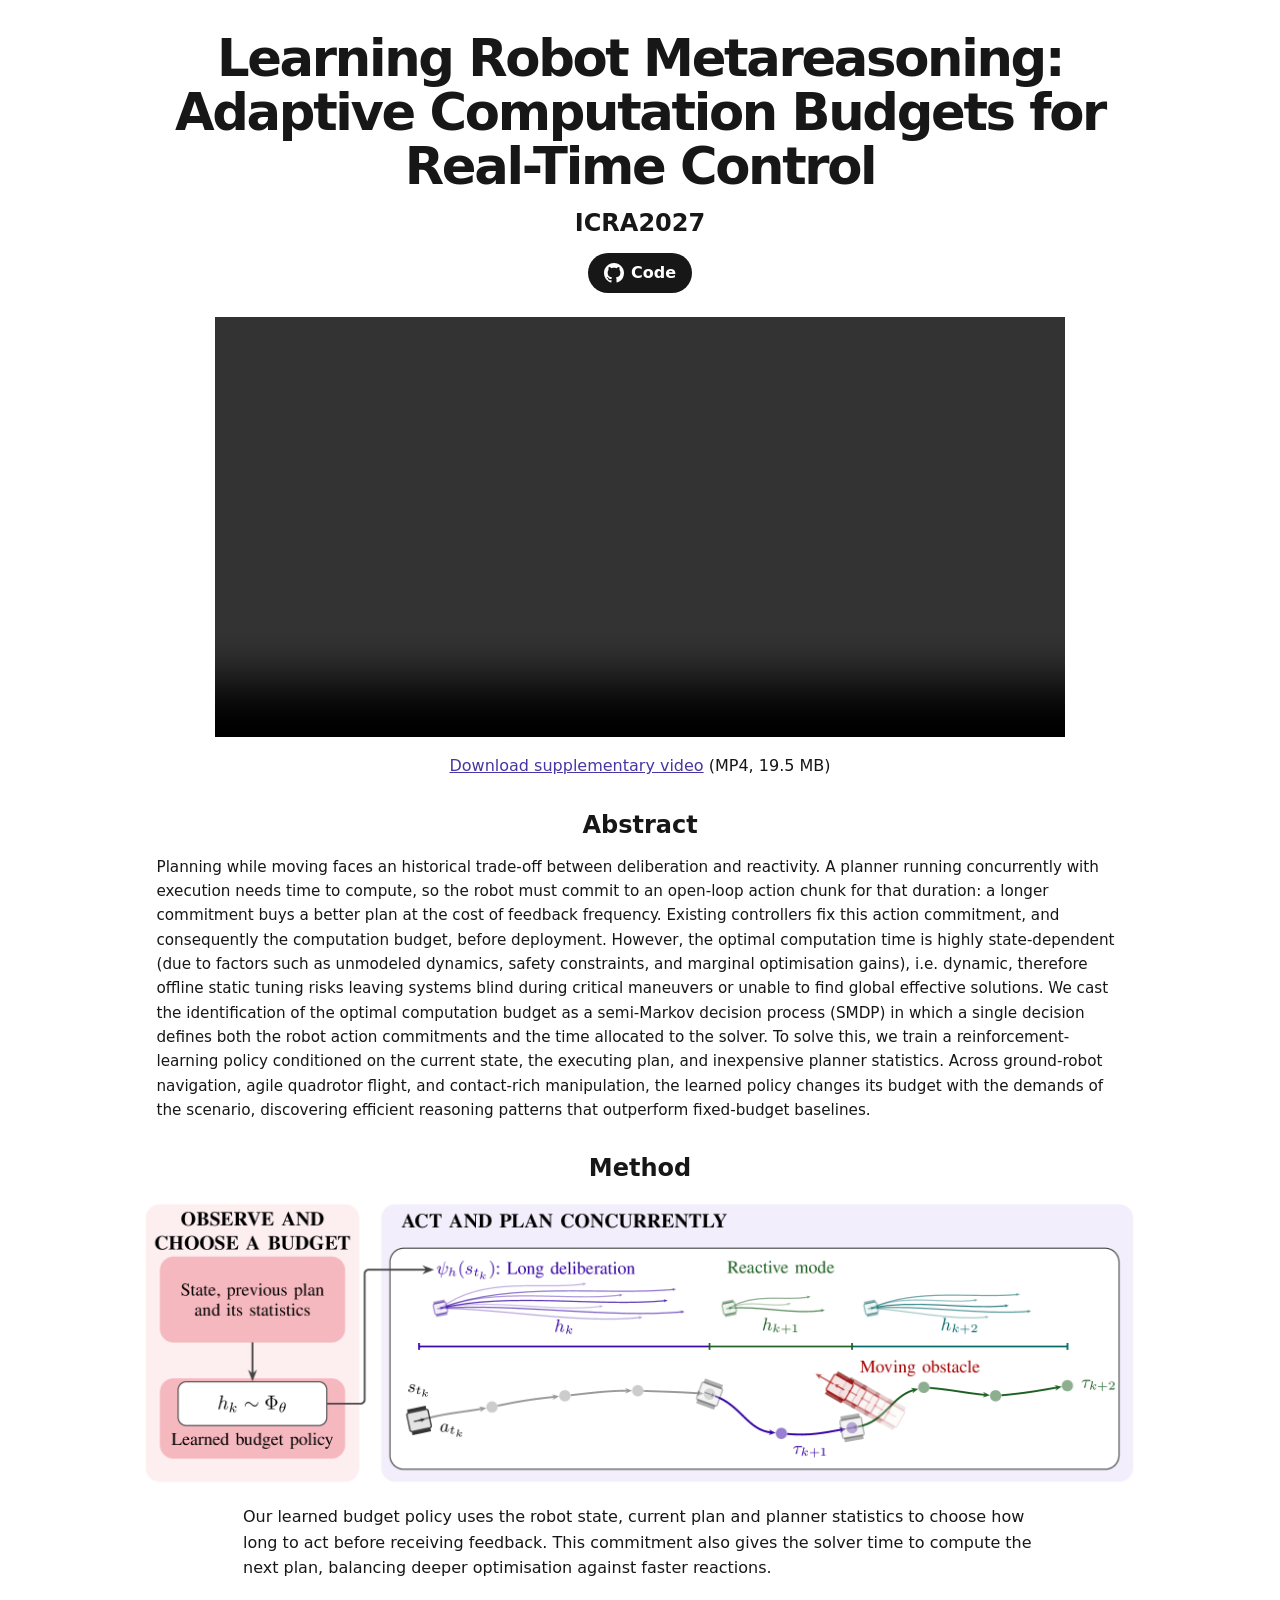
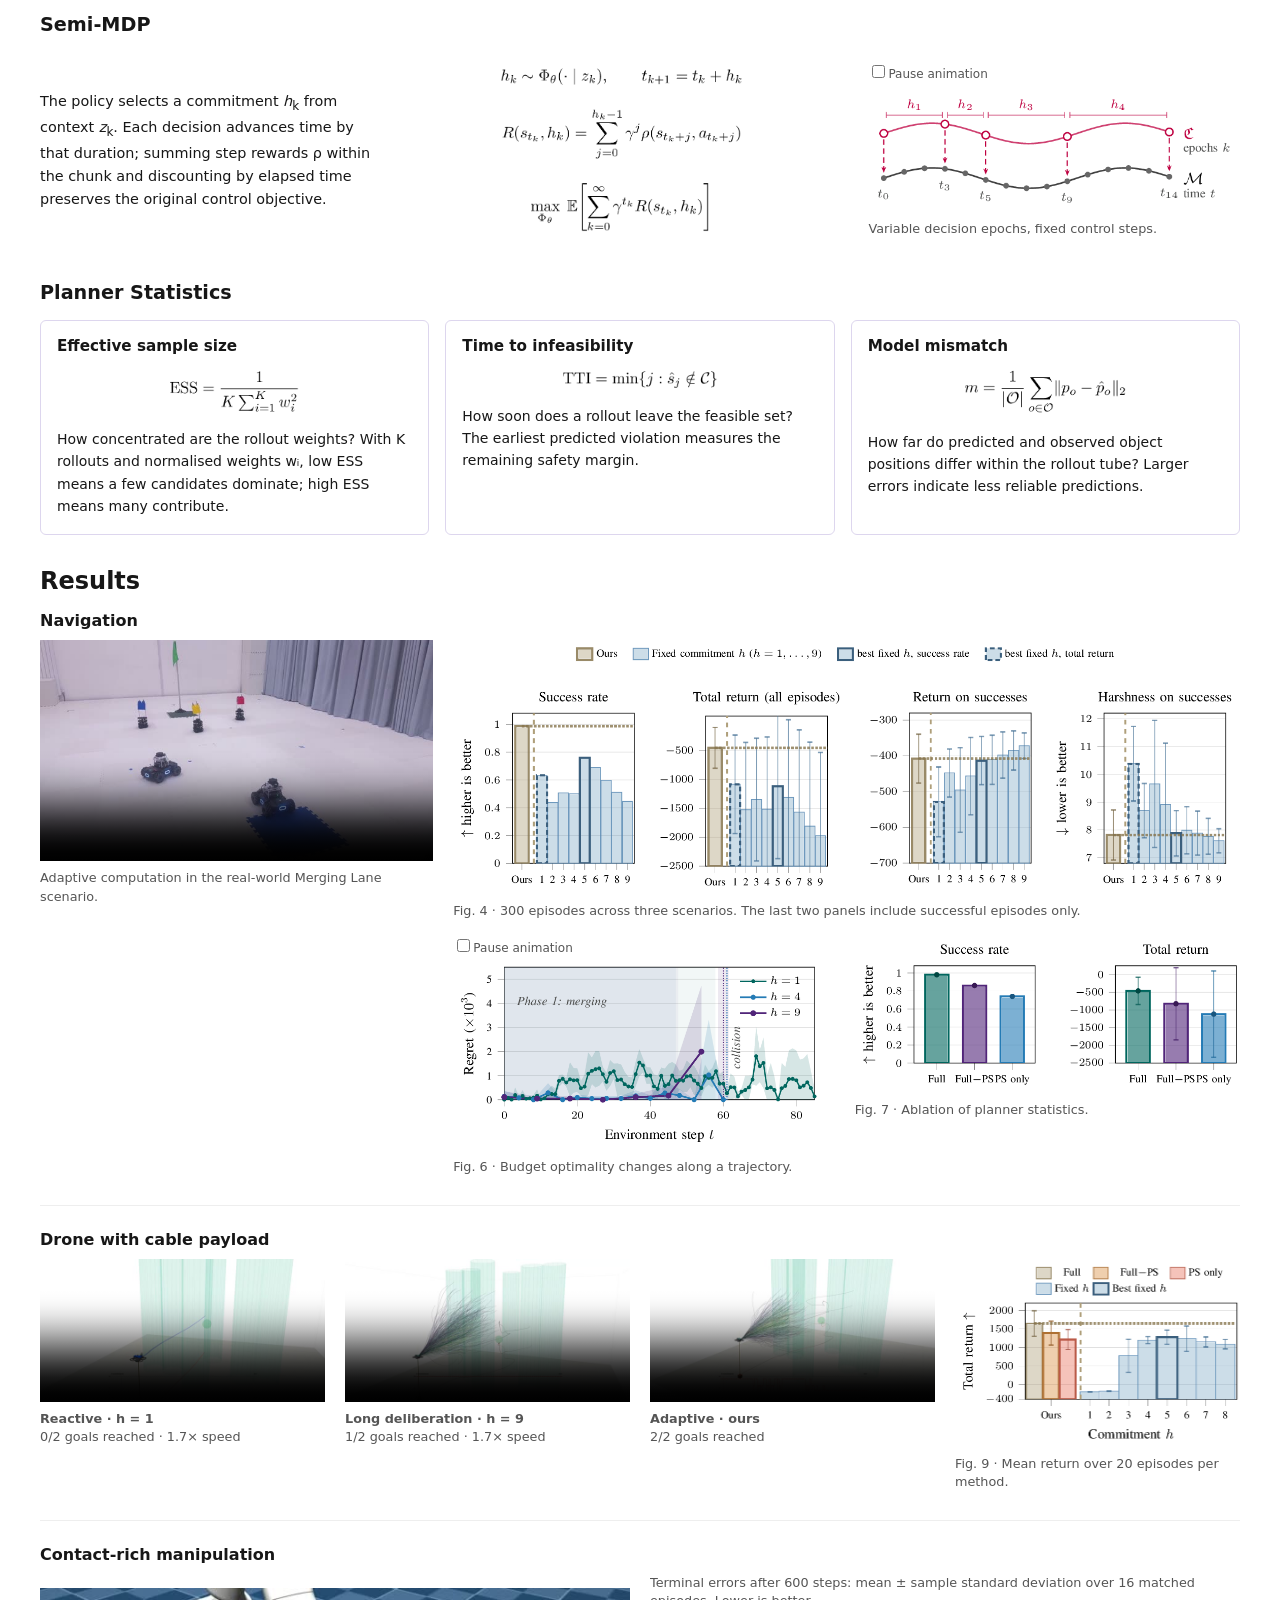
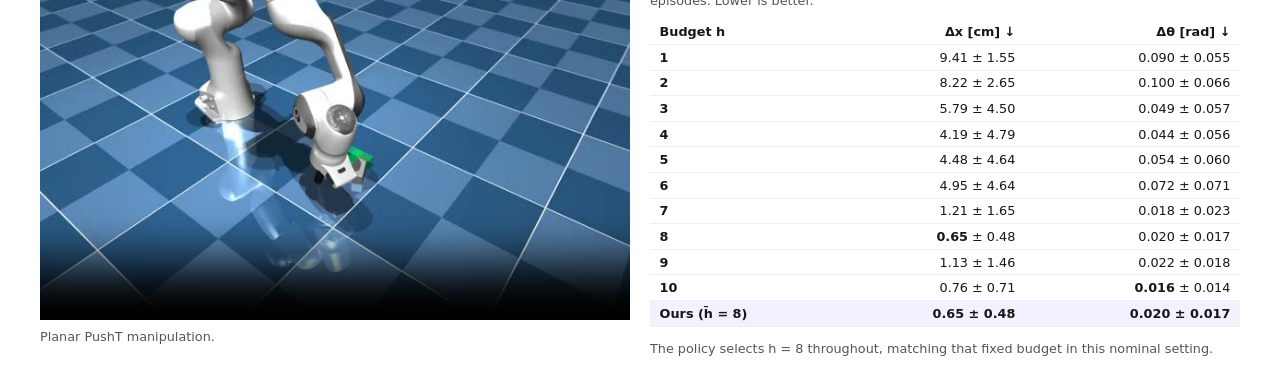
==== commit 47f9eef9: "Add code link with GitHub icon to project website Co-Authored-By: Claude Opus 5.5 <noreply@anthropic" ====
--- a/index.html
+++ b/index.html
@@ -14,6 +14,7 @@
     main > h2 { margin: 1rem 0; }
     h3 { margin: 0 0 .65rem; font-size: 1rem; }
     p { line-height: 1.6; }
+    .code-link { display: inline-flex; align-items: center; gap: .45rem; padding: .45rem 1rem; border-radius: 999px; background: #171717; color: #fff; font-weight: 600; text-decoration: none; }
     section { margin-top: 2rem; }
     figure { margin: 0; min-width: 0; }
     img { display: block; width: 100%; height: auto; }
@@ -84,6 +85,7 @@
   <main>
   <h1>Learning Robot Metareasoning: Adaptive Computation Budgets for Real-Time Control</h1>
    <h2>ICRA2027</h2>
+  <p><a class="code-link" href="https://anonymous.4open.science/r/phi0-05D7/README.md"><svg viewBox="0 0 16 16" width="20" height="20" aria-hidden="true" fill="currentColor"><path d="M8 0C3.58 0 0 3.58 0 8c0 3.54 2.29 6.53 5.47 7.59.4.07.55-.17.55-.38 0-.19-.01-.82-.01-1.49-2.01.37-2.53-.49-2.69-.94-.09-.23-.48-.94-.82-1.13-.28-.15-.68-.52-.01-.53.63-.01 1.08.58 1.23.82.72 1.21 1.87.87 2.33.66.07-.52.28-.87.51-1.07-1.78-.2-3.64-.89-3.64-3.95 0-.87.31-1.59.82-2.15-.08-.2-.36-1.02.08-2.12 0 0 .67-.21 2.2.82.64-.18 1.32-.27 2-.27.68 0 1.36.09 2 .27 1.53-1.04 2.2-.82 2.2-.82.44 1.1.16 1.92.08 2.12.51.56.82 1.27.82 2.15 0 3.07-1.87 3.75-3.65 3.95.29.25.54.73.54 1.48 0 1.07-.01 1.93-.01 2.2 0 .21.15.46.55.38A8.013 8.013 0 0016 8c0-4.42-3.58-8-8-8z"/></svg>Code</a></p>
   <video controls autoplay muted loop playsinline preload="auto" aria-label="Supplementary video">
     <source src="https://anonymous.4open.science/api/repo/learning-robot-metareasoning-review-68DC/file/icra_submission_supp_20MB.mp4" type="video/mp4">
     Your browser does not support embedded video. Use the download link below.
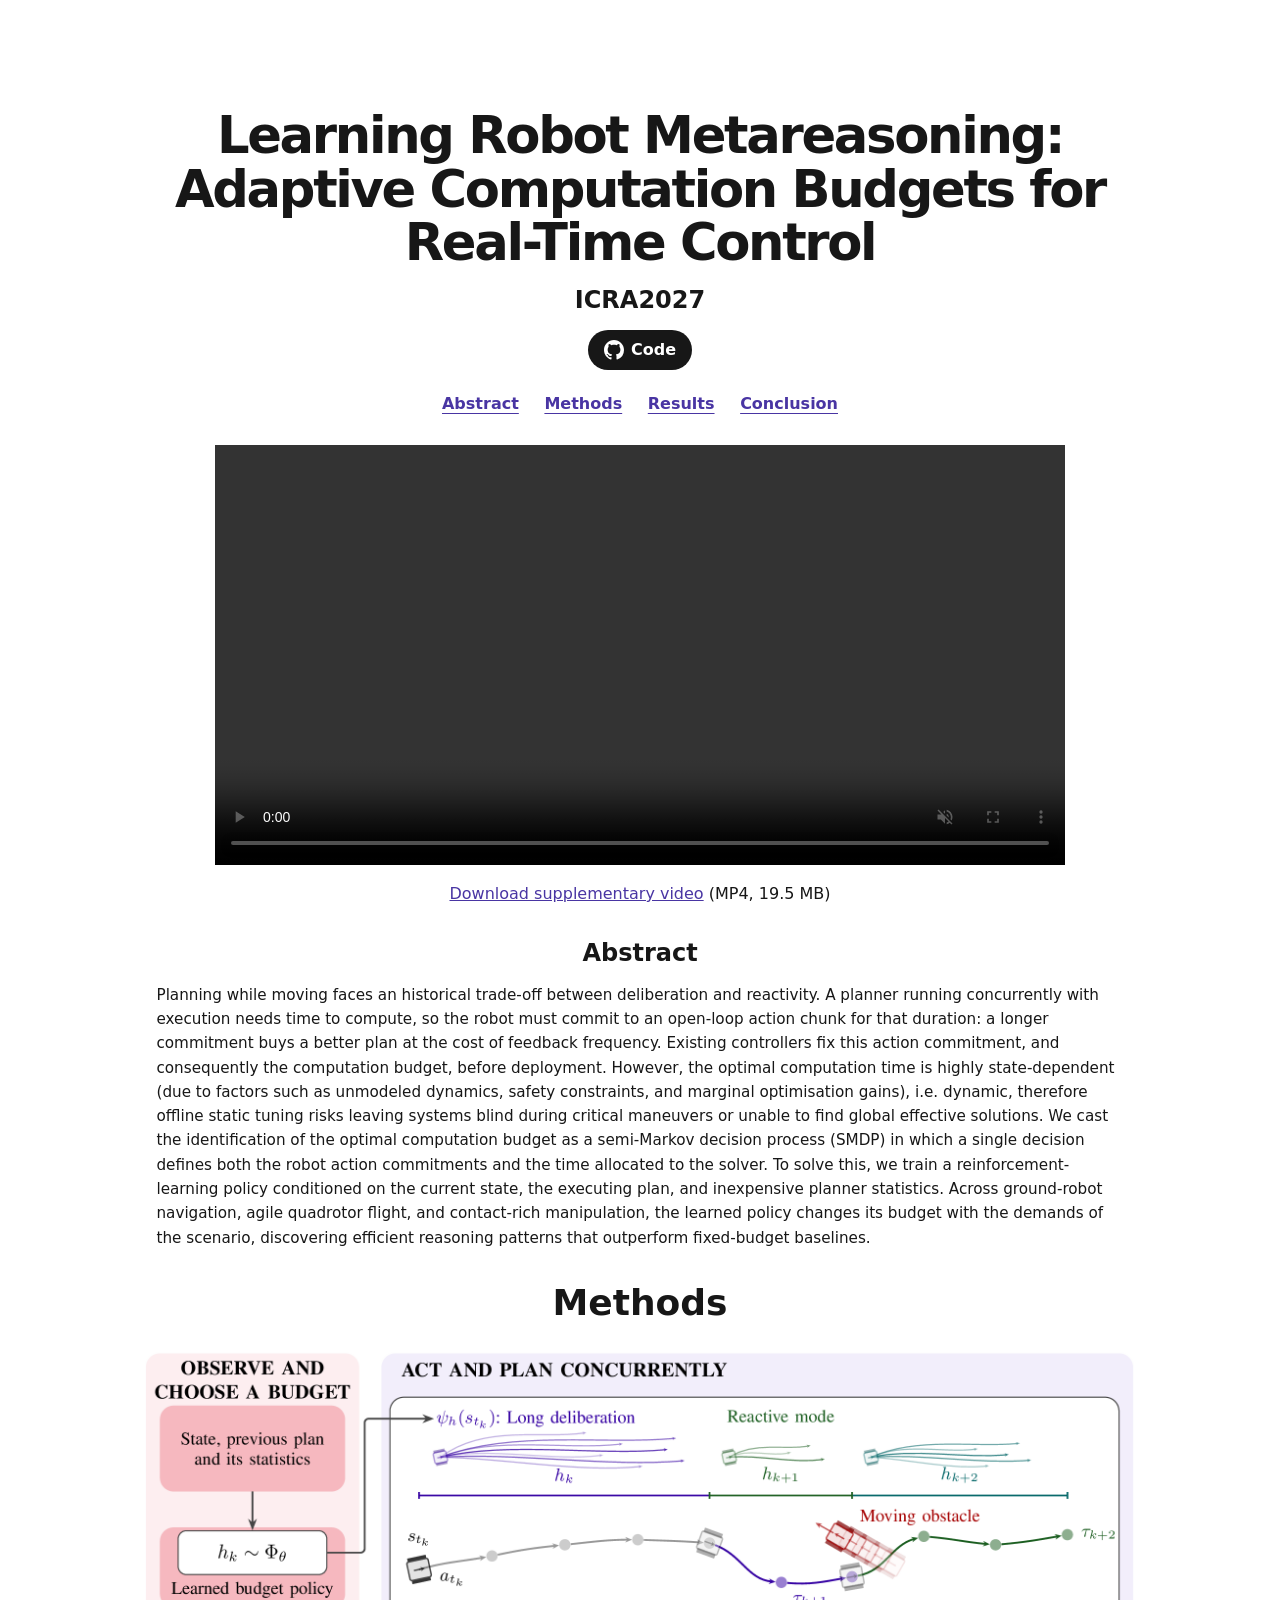
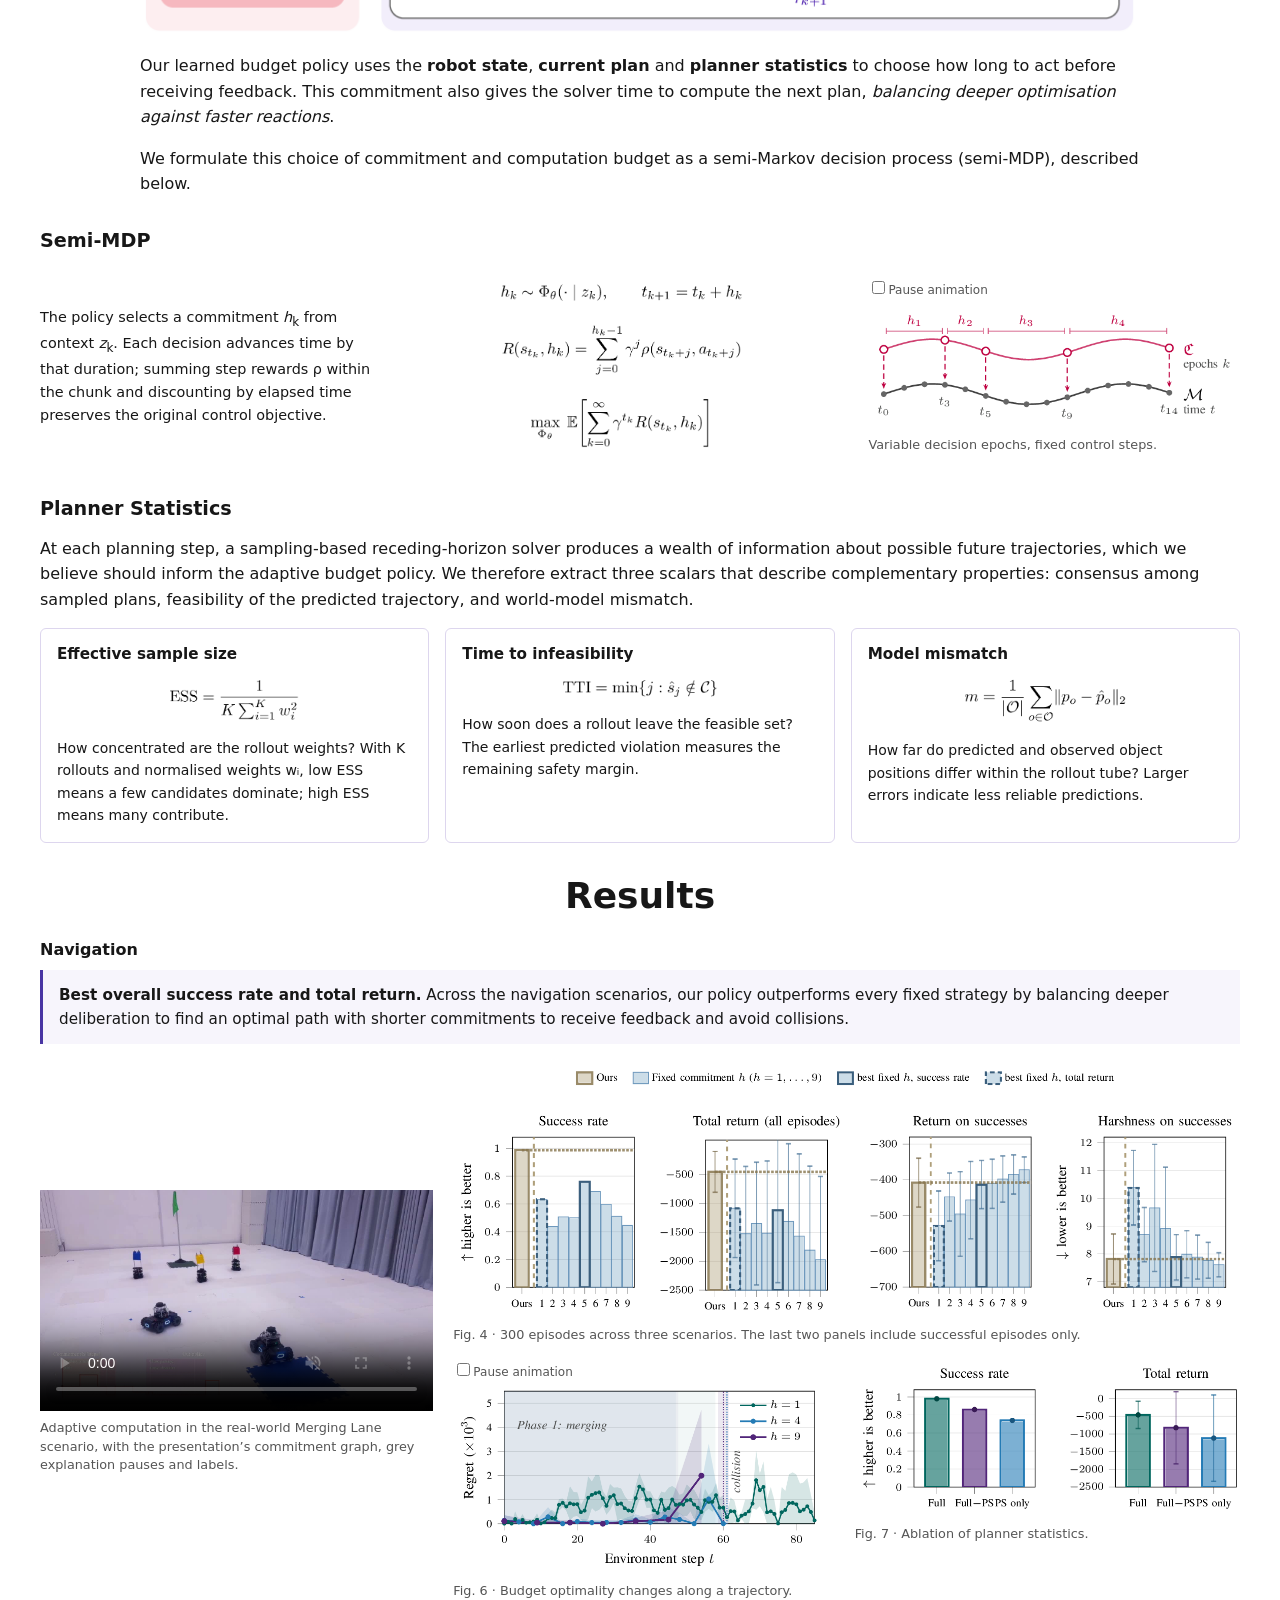
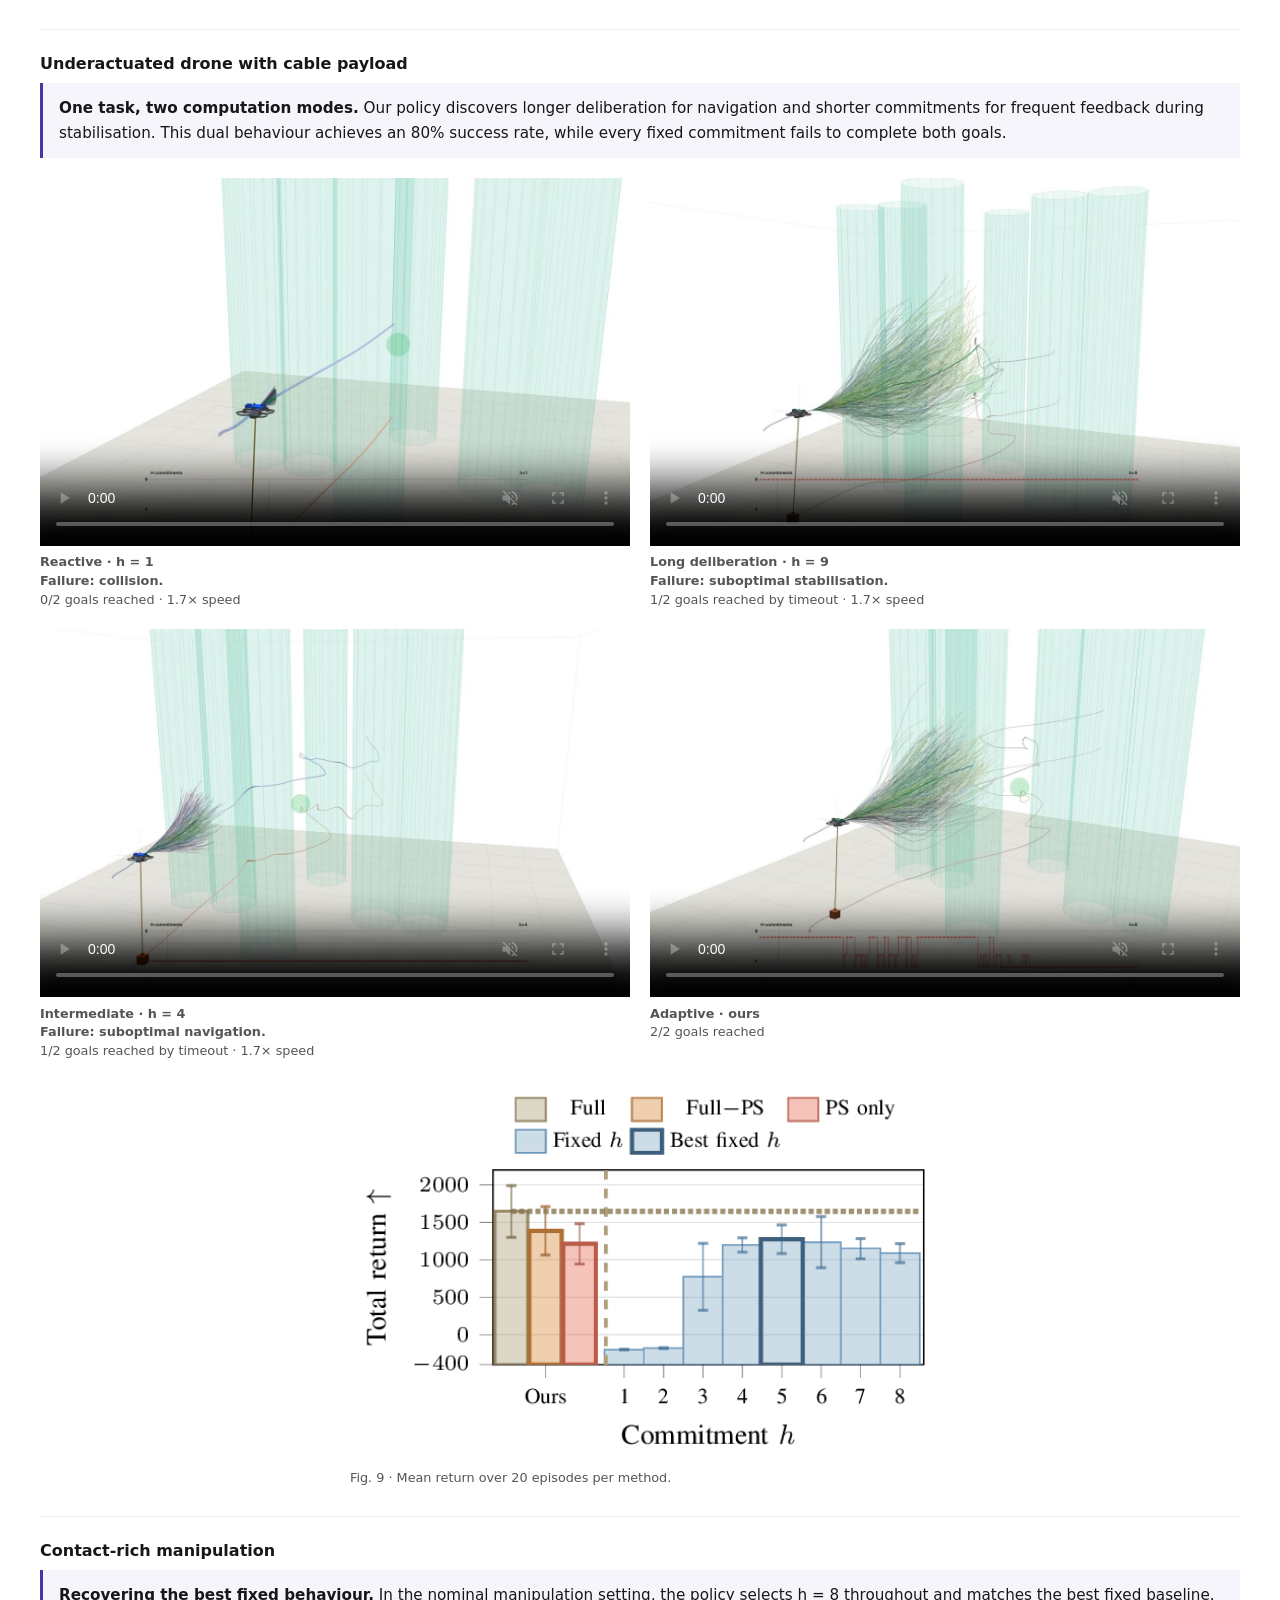
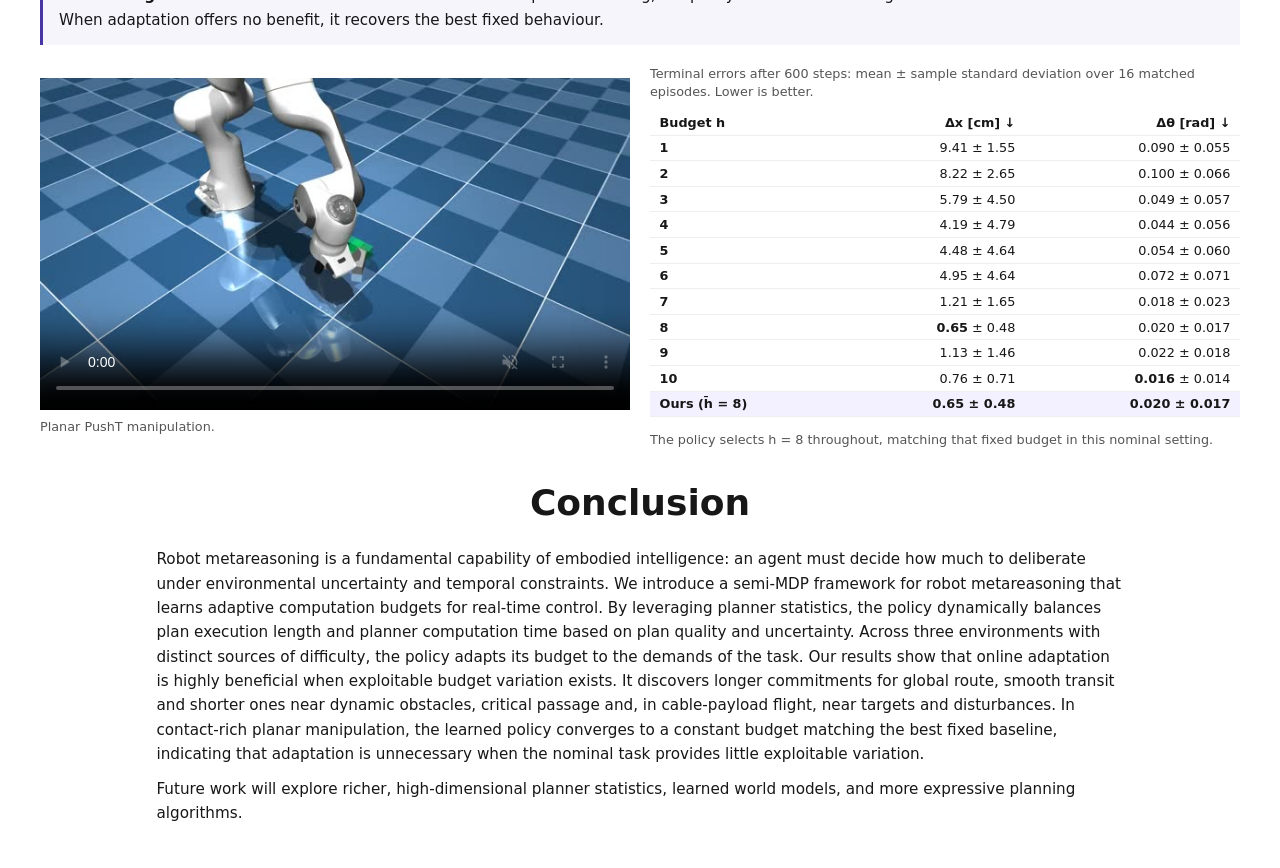
==== commit 41980e85: "Improve project layout, results videos, and paper explanations - Add section navigation, conclusion," ====
--- a/index.html
+++ b/index.html
@@ -7,25 +7,28 @@
   <style>
     * { box-sizing: border-box; }
     body { margin: 0; padding: 2rem; color: #171717; background: #fff; font-family: Inter, ui-sans-serif, system-ui, -apple-system, BlinkMacSystemFont, "Segoe UI", sans-serif; }
-    main { max-width: 1200px; margin: auto; text-align: center; }
+    main { padding-top: clamp(2rem, 6vw, 5rem); max-width: 1200px; margin: auto; text-align: center; }
     a { color: #4935a3; }
     h1 { max-width: 1050px; margin: auto; font-size: clamp(2rem, 4vw, 3.5rem); line-height: 1.05; letter-spacing: -.045em; }
-    h2 { margin: 0 0 1rem; font-size: 1.5rem; }
-    main > h2 { margin: 1rem 0; }
+    h2 { scroll-margin-top: 2rem; margin: 0 0 1rem; font-size: 1.5rem; }
+    main > h2 { scroll-margin-top: 2rem; margin: 1rem 0; }
     h3 { margin: 0 0 .65rem; font-size: 1rem; }
     p { line-height: 1.6; }
     .code-link { display: inline-flex; align-items: center; gap: .45rem; padding: .45rem 1rem; border-radius: 999px; background: #171717; color: #fff; font-weight: 600; text-decoration: none; }
-    section { margin-top: 2rem; }
+    section { margin-top: 2rem; scroll-margin-top: 2rem; }
+    .section-nav { display: flex; justify-content: center; flex-wrap: wrap; gap: .75rem clamp(.75rem, 2vw, 2rem); margin: 1.5rem 0 2rem; }
+    .section-nav a { font-weight: 600; text-underline-offset: .25em; }
+    .method > h2, .results > h2, .conclusion > h2 { text-align: center; font-size: clamp(1.75rem, 3vw, 2.25rem); margin-bottom: 1.5rem; }
     figure { margin: 0; min-width: 0; }
     img { display: block; width: 100%; height: auto; }
     video { display: block; width: 100%; background: #000; }
     main > video { max-width: 850px; max-height: 420px; margin: 1.5rem auto .75rem; }
     figcaption { margin-top: .5rem; font-size: .8rem; line-height: 1.45; color: #555; }
-    .abstract { max-width: 95ch; margin-inline: auto; }
-    .abstract p, .method p { text-align: left; }
-    .abstract p { margin: .65rem 0; font-size: .95rem; }
+    .abstract, .conclusion { max-width: 95ch; margin-inline: auto; }
+    .abstract p, .method p, .conclusion p { text-align: left; }
+    .abstract p, .conclusion p { margin: .65rem 0; font-size: .95rem; }
     .method figure { max-width: 1000px; margin: auto; }
-    .method p { max-width: 78ch; margin: 1rem auto 0; }
+    .method p { max-width: 1000px; margin: 1rem auto 0; }
     .semi-mdp, .planner-statistics, .results { text-align: left; }
     .semi-mdp h2, .planner-statistics h2 { font-size: 1.2rem; }
     .semi-mdp-grid { display: grid; grid-template-columns: .9fr 1.2fr 1fr; gap: 1.5rem; align-items: center; }
@@ -55,10 +58,12 @@
     .statistics-signals p { margin: 0; font-size: .875rem; }
     .result-row { display: grid; gap: 1.25rem; align-items: start; }
     .result-group + .result-group { margin-top: 1.75rem; padding-top: 1.5rem; border-top: 1px solid #eee; }
-    .navigation-row { grid-template-columns: 1fr 2fr; }
+    .navigation-row { grid-template-columns: 1fr 2fr; align-items: center; }
     .navigation-plots { display: grid; grid-template-columns: 1fr 1fr; gap: 1rem; }
     .navigation-plots > :first-child { grid-column: 1 / -1; }
-    .drone-row { grid-template-columns: repeat(4, minmax(0, 1fr)); }
+    .drone-row { grid-template-columns: repeat(2, minmax(0, 1fr)); }
+    .drone-plot { max-width: 580px; margin: 1.25rem auto 0; }
+    .result-highlight { padding: .8rem 1rem; margin: 0 0 1.25rem; border-left: 3px solid #4935a3; background: #f7f5fc; font-size: .95rem; }
     .arm-row { grid-template-columns: 1fr 1fr; align-items: center; }
     .results video { aspect-ratio: 16 / 9; object-fit: contain; }
     .drone-row video { aspect-ratio: auto; height: auto; }
@@ -86,6 +91,12 @@
   <h1>Learning Robot Metareasoning: Adaptive Computation Budgets for Real-Time Control</h1>
    <h2>ICRA2027</h2>
   <p><a class="code-link" href="https://anonymous.4open.science/r/phi0-05D7/README.md"><svg viewBox="0 0 16 16" width="20" height="20" aria-hidden="true" fill="currentColor"><path d="M8 0C3.58 0 0 3.58 0 8c0 3.54 2.29 6.53 5.47 7.59.4.07.55-.17.55-.38 0-.19-.01-.82-.01-1.49-2.01.37-2.53-.49-2.69-.94-.09-.23-.48-.94-.82-1.13-.28-.15-.68-.52-.01-.53.63-.01 1.08.58 1.23.82.72 1.21 1.87.87 2.33.66.07-.52.28-.87.51-1.07-1.78-.2-3.64-.89-3.64-3.95 0-.87.31-1.59.82-2.15-.08-.2-.36-1.02.08-2.12 0 0 .67-.21 2.2.82.64-.18 1.32-.27 2-.27.68 0 1.36.09 2 .27 1.53-1.04 2.2-.82 2.2-.82.44 1.1.16 1.92.08 2.12.51.56.82 1.27.82 2.15 0 3.07-1.87 3.75-3.65 3.95.29.25.54.73.54 1.48 0 1.07-.01 1.93-.01 2.2 0 .21.15.46.55.38A8.013 8.013 0 0016 8c0-4.42-3.58-8-8-8z"/></svg>Code</a></p>
+  <nav class="section-nav" aria-label="Page sections">
+    <a href="#abstract-heading">Abstract</a>
+    <a href="#method-heading">Methods</a>
+    <a href="#results-heading">Results</a>
+    <a href="#conclusion-heading">Conclusion</a>
+  </nav>
   <video controls autoplay muted loop playsinline preload="auto" aria-label="Supplementary video">
     <source src="https://anonymous.4open.science/api/repo/learning-robot-metareasoning-review-68DC/file/icra_submission_supp_20MB.mp4" type="video/mp4">
     Your browser does not support embedded video. Use the download link below.
@@ -96,13 +107,14 @@
     <p>Planning while moving faces an historical trade-off between deliberation and reactivity. A planner running concurrently with execution needs time to compute, so the robot must commit to an open-loop action chunk for that duration: a longer commitment buys a better plan at the cost of feedback frequency. Existing controllers fix this action commitment, and consequently the computation budget, before deployment. However, the optimal computation time is highly state-dependent (due to factors such as unmodeled dynamics, safety constraints, and marginal optimisation gains), i.e. dynamic, therefore offline static tuning risks leaving systems blind during critical maneuvers or unable to find global effective solutions. We cast the identification of the optimal computation budget as a semi-Markov decision process (SMDP) in which a single decision defines both the robot action commitments and the time allocated to the solver. To solve this, we train a reinforcement-learning policy conditioned on the current state, the executing plan, and inexpensive planner statistics. Across ground-robot navigation, agile quadrotor flight, and contact-rich manipulation, the learned policy changes its budget with the demands of the scenario, discovering efficient reasoning patterns that outperform fixed-budget baselines.</p>
   </section>
   <section class="method" aria-labelledby="method-heading">
-    <h2 id="method-heading">Method</h2>
+    <h2 id="method-heading">Methods</h2>
     <figure>
       <a href="assets/method-overview.png" aria-label="View Figure 2 at full resolution">
         <img src="assets/method-overview.png" width="2042" height="592" loading="lazy" alt="Method overview: the state, previous plan and planner statistics inform a learned budget policy. Its chosen duration determines how long the robot executes its current plan while the solver computes the next one, adapting between long deliberation and reactive control.">
       </a>
     </figure>
-    <p>Our learned budget policy uses the robot state, current plan and planner statistics to choose how long to act before receiving feedback. This commitment also gives the solver time to compute the next plan, balancing deeper optimisation against faster reactions.</p>
+    <p>Our learned budget policy uses the <strong>robot state</strong>, <strong>current plan</strong> and <strong>planner statistics</strong> to choose how long to act before receiving feedback. This commitment also gives the solver time to compute the next plan, <em>balancing deeper optimisation against faster reactions</em>.</p>
+    <p>We formulate this choice of commitment and computation budget as a semi-Markov decision process (semi-MDP), described below.</p>
   </section>
   <section class="semi-mdp" aria-labelledby="semi-mdp-heading">
     <h2 id="semi-mdp-heading">Semi-MDP</h2>
@@ -122,6 +134,7 @@
   </section>
   <section class="planner-statistics" aria-labelledby="planner-statistics-heading">
     <h2 id="planner-statistics-heading">Planner Statistics</h2>
+    <p>At each planning step, a sampling-based receding-horizon solver produces a wealth of information about possible future trajectories, which we believe should inform the adaptive budget policy. We therefore extract three scalars that describe complementary properties: consensus among sampled plans, feasibility of the predicted trajectory, and world-model mismatch.</p>
     <div class="statistics-signals">
       <div>
         <h3>Effective sample size</h3>
@@ -144,13 +157,14 @@
     <h2 id="results-heading">Results</h2>
     <div class="result-group">
       <h3>Navigation</h3>
+      <p class="result-highlight"><strong>Best overall success rate and total return.</strong> Across the navigation scenarios, our policy outperforms every fixed strategy by balancing deeper deliberation to find an optimal path with shorter commitments to receive feedback and avoid collisions.</p>
       <div class="result-row navigation-row">
         <figure>
           <video controls autoplay muted loop playsinline preload="auto" poster="assets/navigation-adaptive.jpg" aria-label="Adaptive policy navigating the real-world merging lane">
             <source src="assets/navigation-adaptive.mp4" type="video/mp4">
             <a href="assets/navigation-adaptive.mp4">Download navigation video</a>
           </video>
-          <figcaption>Adaptive computation in the real-world Merging Lane scenario.</figcaption>
+          <figcaption>Adaptive computation in the real-world Merging Lane scenario, with the presentation’s commitment graph, grey explanation pauses and labels.</figcaption>
         </figure>
         <div class="navigation-plots">
           <figure>
@@ -173,21 +187,29 @@
       </div>
     </div>
     <div class="result-group">
-      <h3>Drone with cable payload</h3>
+      <h3>Underactuated drone with cable payload</h3>
+      <p class="result-highlight"><strong>One task, two computation modes.</strong> Our policy discovers longer deliberation for navigation and shorter commitments for frequent feedback during stabilisation. This dual behaviour achieves an 80% success rate, while every fixed commitment fails to complete both goals.</p>
       <div class="result-row drone-row">
         <figure>
           <video controls autoplay muted loop playsinline preload="auto" poster="assets/drone-reactive.jpg" aria-label="Drone using a fixed reactive budget of one step">
             <source src="assets/drone-reactive.mp4" type="video/mp4">
             <a href="assets/drone-reactive.mp4">Download reactive drone video</a>
           </video>
-          <figcaption><strong>Reactive · h = 1</strong><br>0/2 goals reached · 1.7× speed</figcaption>
+          <figcaption><strong>Reactive · h = 1</strong><br><strong>Failure: collision.</strong><br>0/2 goals reached · 1.7× speed</figcaption>
         </figure>
         <figure>
           <video controls autoplay muted loop playsinline preload="auto" poster="assets/drone-long.jpg" aria-label="Drone using a fixed long-deliberation budget of nine steps">
             <source src="assets/drone-long.mp4" type="video/mp4">
             <a href="assets/drone-long.mp4">Download long-deliberation drone video</a>
           </video>
-          <figcaption><strong>Long deliberation · h = 9</strong><br>1/2 goals reached · 1.7× speed</figcaption>
+          <figcaption><strong>Long deliberation · h = 9</strong><br><strong>Failure: suboptimal stabilisation.</strong><br>1/2 goals reached by timeout · 1.7× speed</figcaption>
+        </figure>
+        <figure>
+          <video controls autoplay muted loop playsinline preload="auto" poster="assets/drone-intermediate.jpg" aria-label="Drone using a fixed intermediate budget of four steps">
+            <source src="assets/drone-intermediate.mp4" type="video/mp4">
+            <a href="assets/drone-intermediate.mp4">Download intermediate drone video</a>
+          </video>
+          <figcaption><strong>Intermediate · h = 4</strong><br><strong>Failure: suboptimal navigation.</strong><br>1/2 goals reached by timeout · 1.7× speed</figcaption>
         </figure>
         <figure>
           <video controls autoplay muted loop playsinline preload="auto" poster="assets/drone-adaptive.jpg" aria-label="Drone using the learned adaptive computation budget">
@@ -196,14 +218,15 @@
           </video>
           <figcaption><strong>Adaptive · ours</strong><br>2/2 goals reached</figcaption>
         </figure>
-        <figure>
-          <a href="assets/drone-results.png"><img src="assets/drone-results.png" loading="lazy" alt="Figure 9: mean cable-payload slalom return for the full policy, planner-statistics ablations and fixed budgets."></a>
-          <figcaption>Fig. 9 · Mean return over 20 episodes per method.</figcaption>
-        </figure>
-      </div>
+      </div>
+      <figure class="drone-plot">
+        <a href="assets/drone-results.png"><img src="assets/drone-results.png" loading="lazy" alt="Figure 9: mean cable-payload slalom return for the full policy, planner-statistics ablations and fixed budgets."></a>
+        <figcaption>Fig. 9 · Mean return over 20 episodes per method.</figcaption>
+      </figure>
     </div>
     <div class="result-group">
       <h3>Contact-rich manipulation</h3>
+      <p class="result-highlight"><strong>Recovering the best fixed behaviour.</strong> In the nominal manipulation setting, the policy selects h = 8 throughout and matches the best fixed baseline. When adaptation offers no benefit, it recovers the best fixed behaviour.</p>
       <div class="result-row arm-row">
         <figure>
           <video controls autoplay muted loop playsinline preload="auto" poster="assets/arm.jpg" aria-label="Robot arm performing planar PushT manipulation">
@@ -237,6 +260,11 @@
       </div>
     </div>
   </section>
+  <section class="conclusion" aria-labelledby="conclusion-heading">
+    <h2 id="conclusion-heading">Conclusion</h2>
+    <p>Robot metareasoning is a fundamental capability of embodied intelligence: an agent must decide how much to deliberate under environmental uncertainty and temporal constraints. We introduce a semi-MDP framework for robot metareasoning that learns adaptive computation budgets for real-time control. By leveraging planner statistics, the policy dynamically balances plan execution length and planner computation time based on plan quality and uncertainty. Across three environments with distinct sources of difficulty, the policy adapts its budget to the demands of the task. Our results show that online adaptation is highly beneficial when exploitable budget variation exists. It discovers longer commitments for global route, smooth transit and shorter ones near dynamic obstacles, critical passage and, in cable-payload flight, near targets and disturbances. In contact-rich planar manipulation, the learned policy converges to a constant budget matching the best fixed baseline, indicating that adaptation is unnecessary when the nominal task provides little exploitable variation.</p>
+    <p>Future work will explore richer, high-dimensional planner statistics, learned world models, and more expressive planning algorithms.</p>
+  </section>
   </main>
 </body>
 </html>
